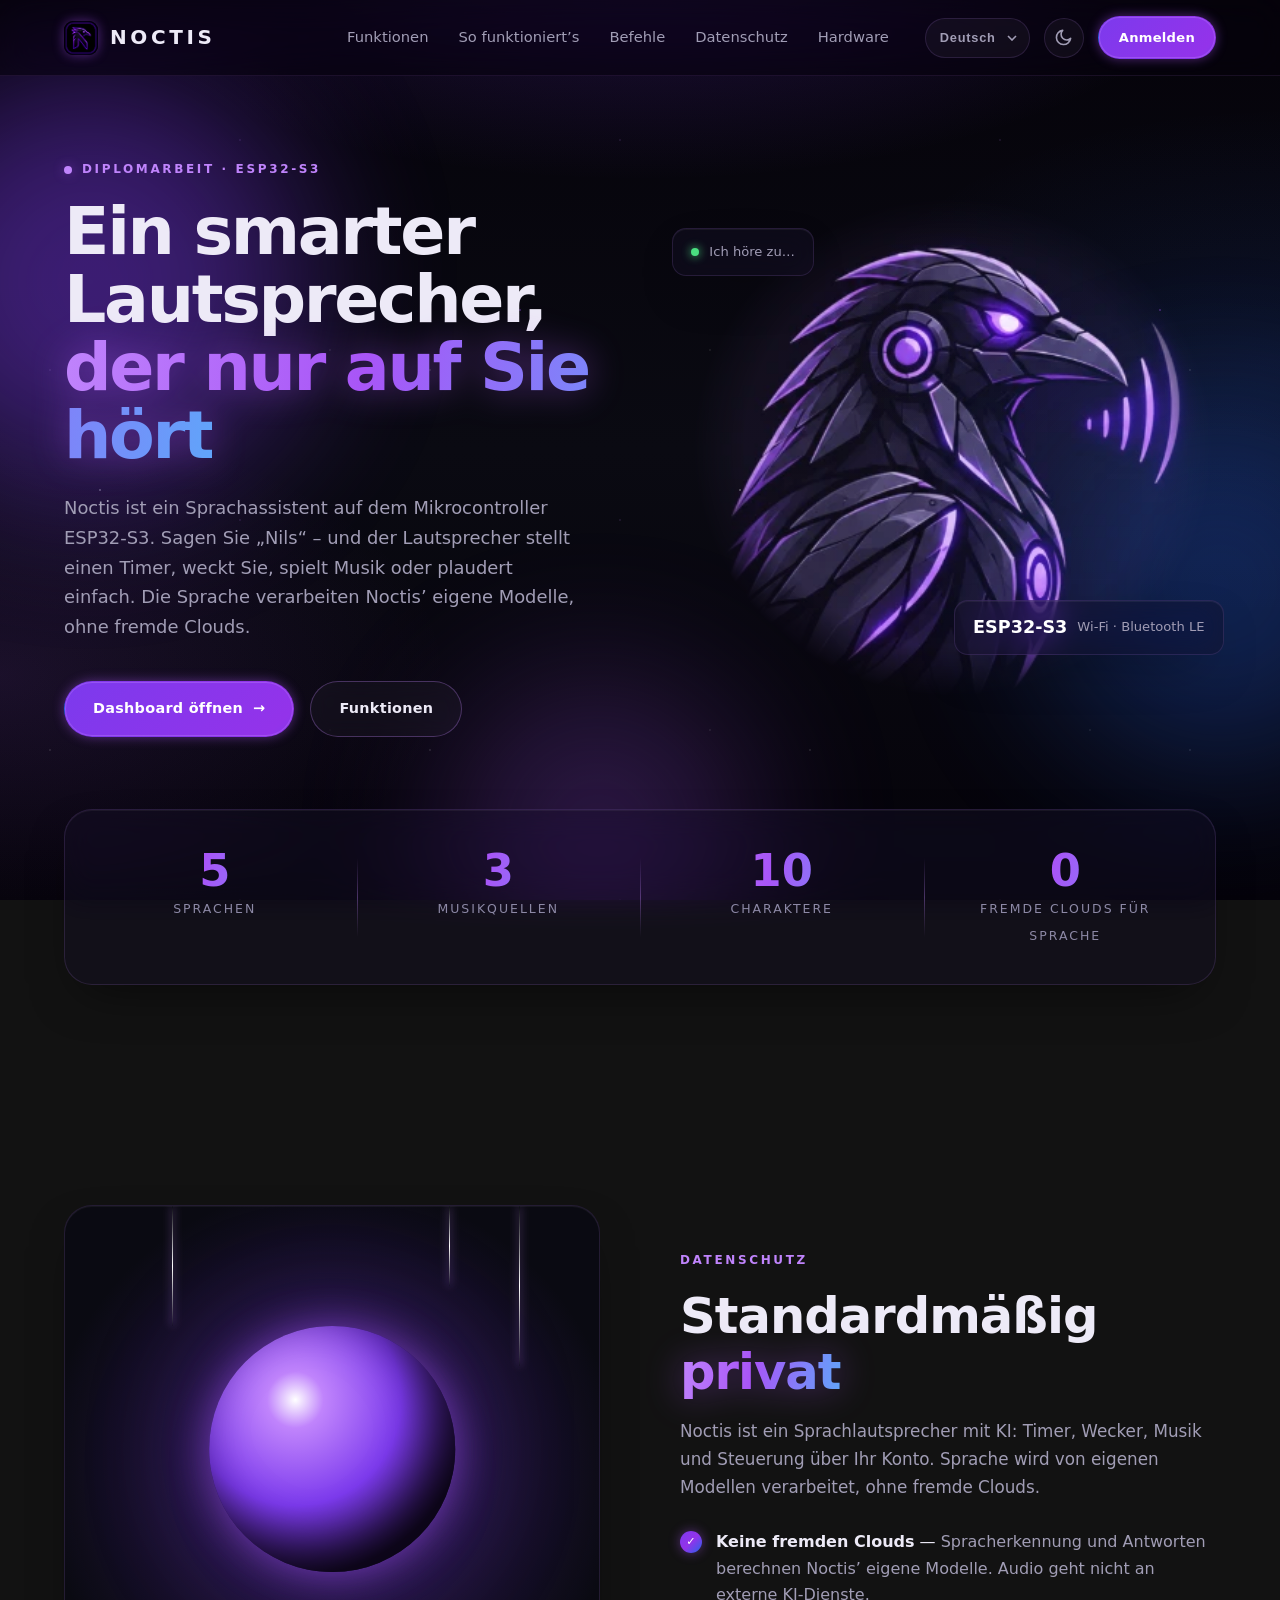
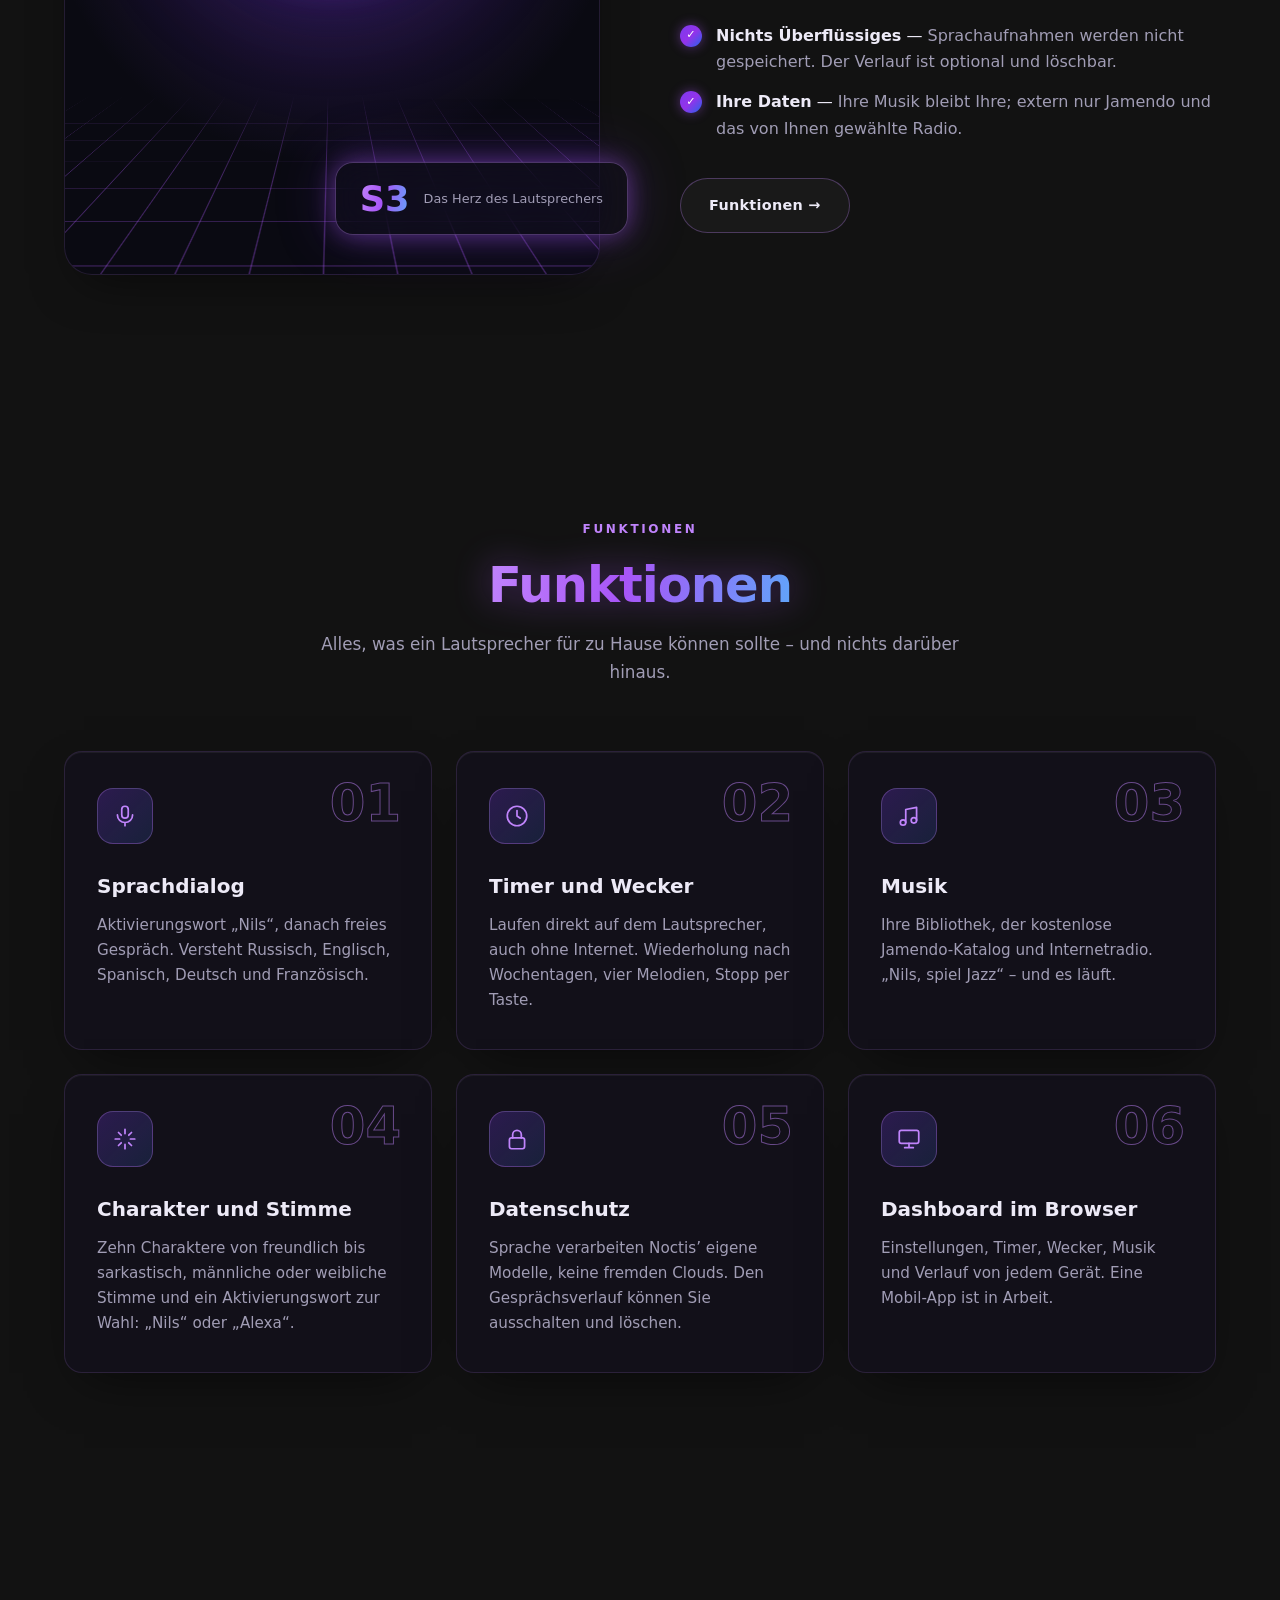
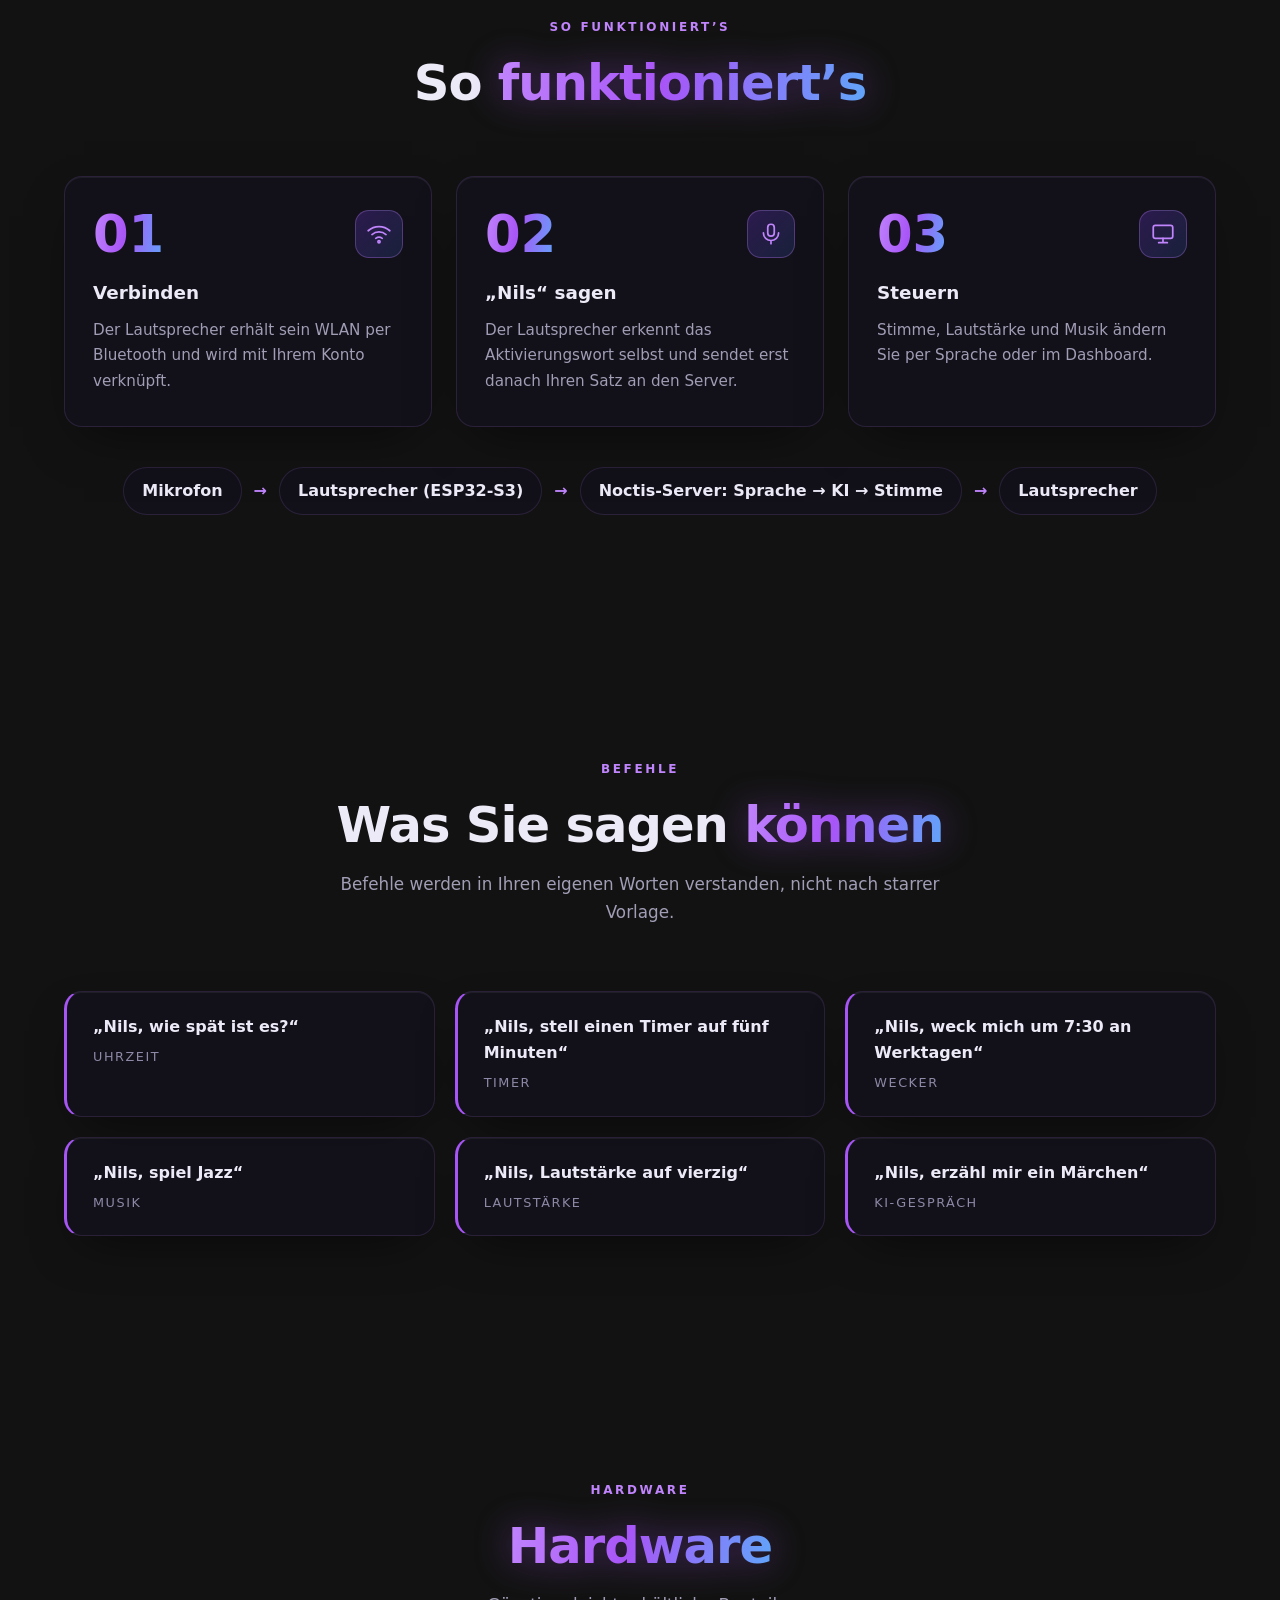
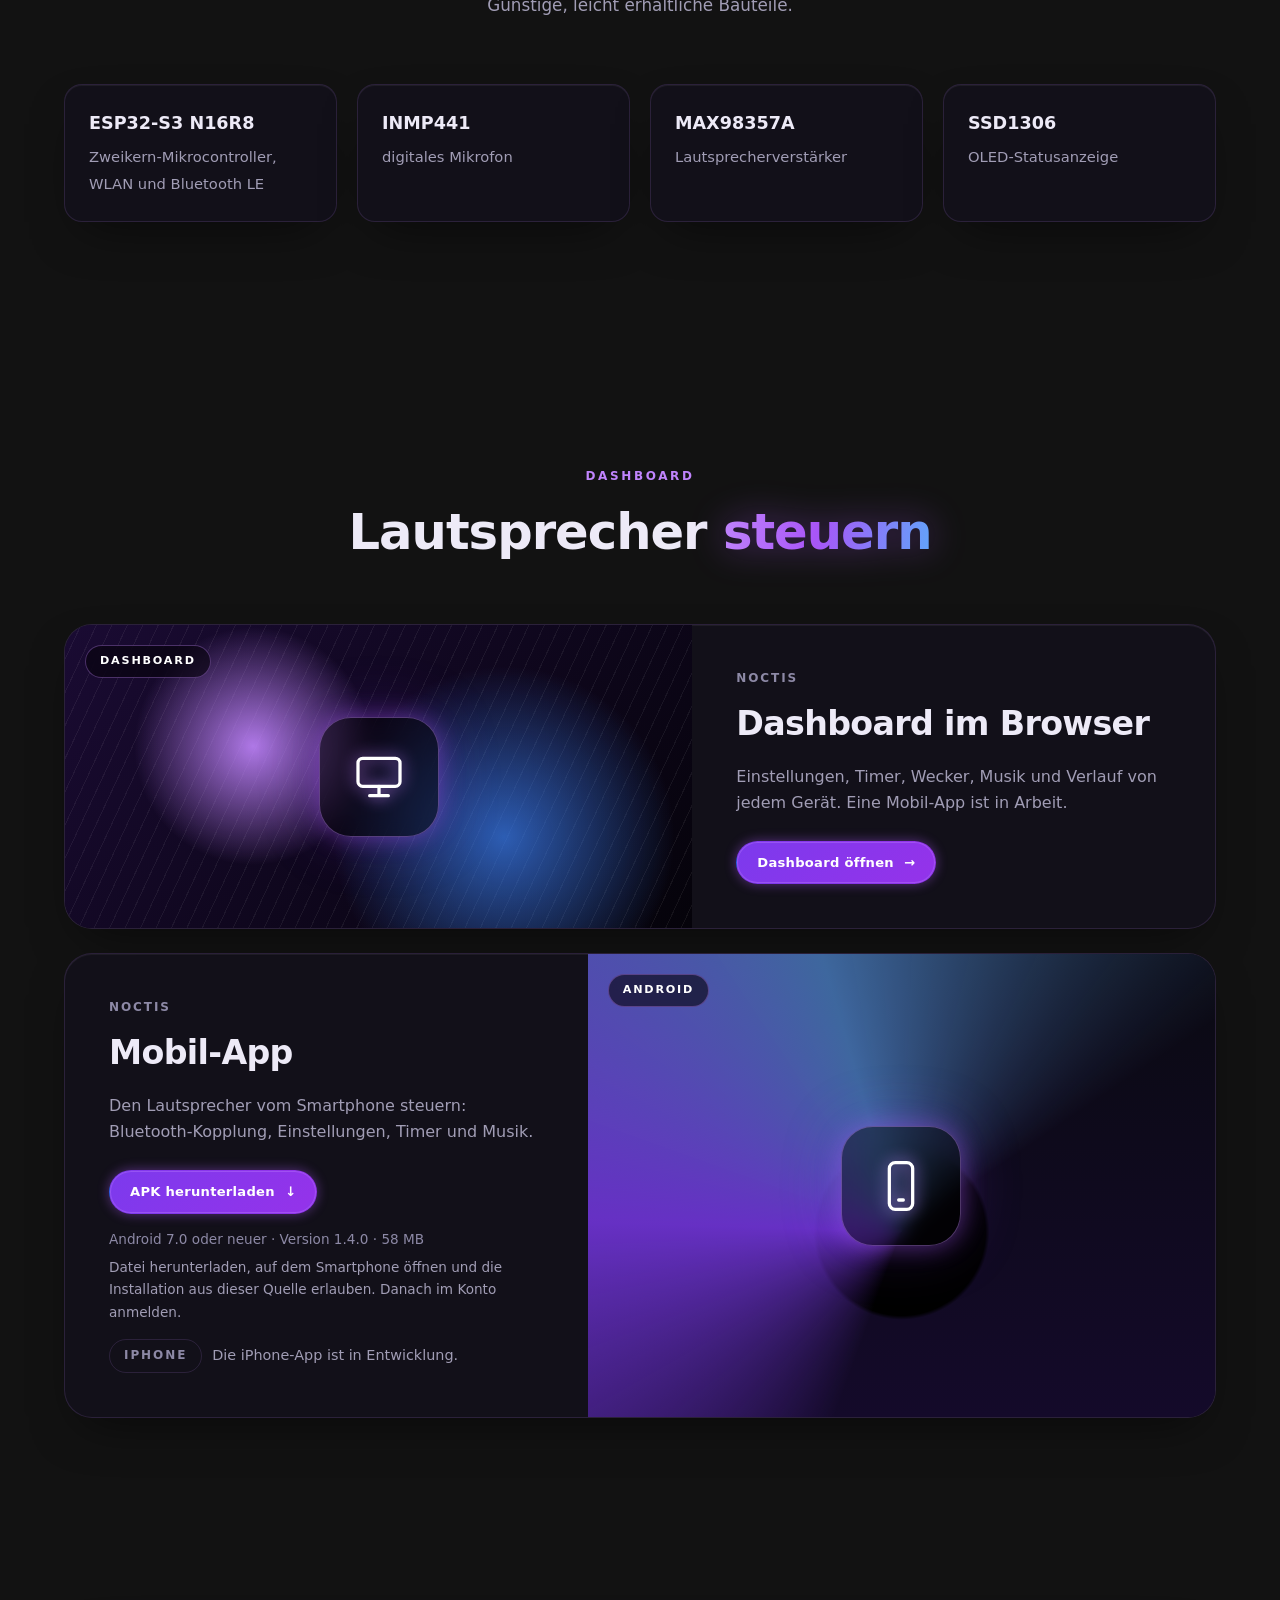
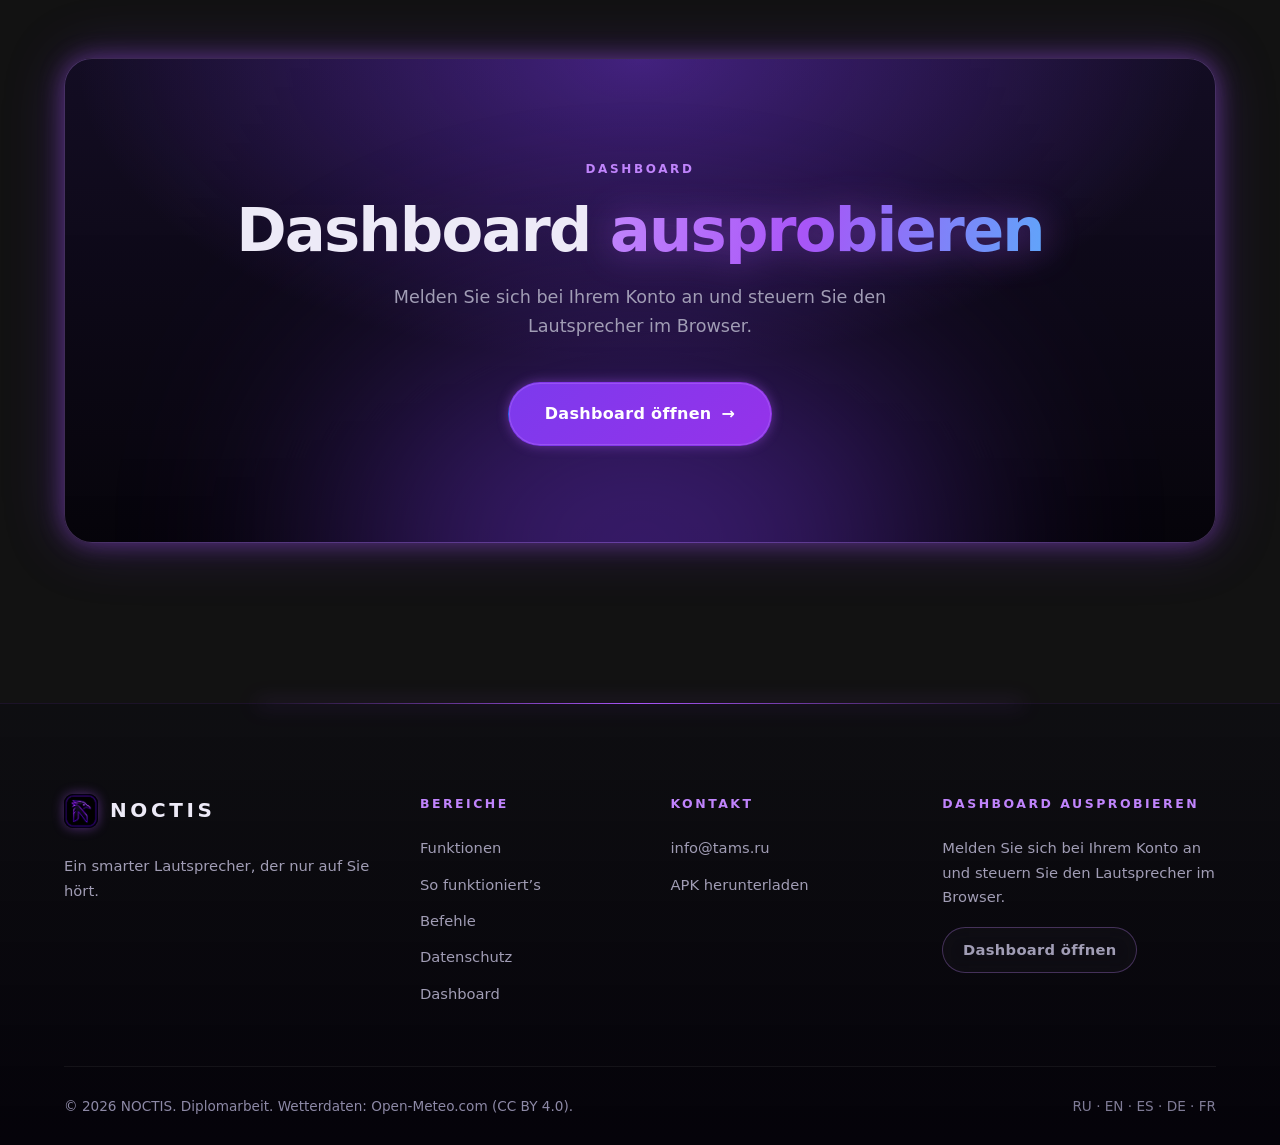
==== site/de/index.html @ 4f979203 "add web and mobile app, update server and firmware" ====
<!DOCTYPE html>
<html lang="de">
<head>
  <meta charset="utf-8">
  <meta name="viewport" content="width=device-width, initial-scale=1">
  <title>Noctis — smarter Lautsprecher mit Sprach-KI</title>
  <meta name="description" content="Noctis ist ein Sprachlautsprecher mit KI: Timer, Wecker, Musik und Steuerung über Ihr Konto. Sprache wird von eigenen Modellen verarbeitet, ohne fremde Clouds.">
  <meta name="color-scheme" content="dark light">
  <meta name="theme-color" content="#05030A">
  <meta name="noctis-admin" content="../admin.html">
  <link rel="icon" type="image/webp" href="../assets/img/noctis-icon.webp">
  <link rel="apple-touch-icon" href="../assets/img/noctis-icon.webp">
  <meta property="og:image" content="../assets/img/noctis-icon.webp">
  <link rel="alternate" hreflang="ru" href="../index.html">
  <link rel="alternate" hreflang="en" href="../en/index.html">
  <link rel="alternate" hreflang="es" href="../es/index.html">
  <link rel="alternate" hreflang="de" href="../de/index.html">
  <link rel="alternate" hreflang="fr" href="../fr/index.html">
  <link rel="stylesheet" href="../assets/tokens.css">
  <link rel="stylesheet" href="../assets/site.css">
  <script src="../assets/site.js"></script>
</head>
<body>
  <div class="cosmos" aria-hidden="true">
    <span class="stars stars--sm"></span><span class="stars stars--md"></span><span class="stars stars--lg"></span>
    <span class="orb orb--1"></span><span class="orb orb--2"></span><span class="orb orb--3"></span>
  </div>
  <a class="skip" href="#main">Zum Inhalt</a>
  <header class="header">
    <div class="container header__inner">
      <a href="index.html" class="logo" aria-label="Noctis"><img class="logo__img" src="../assets/img/noctis-icon.webp" alt="" width="34" height="34">NOCTIS</a>
      <input type="checkbox" id="nav-toggle" class="nav-toggle" aria-label="Menü">
      <label for="nav-toggle" class="nav-burger" aria-hidden="true"><span></span></label>
      <nav class="nav" aria-label="Menü">
        <ul class="nav__list">
          <li><a class="nav__link" href="index.html#features">Funktionen</a></li>
          <li><a class="nav__link" href="index.html#how">So funktioniert’s</a></li>
          <li><a class="nav__link" href="index.html#voice">Befehle</a></li>
          <li><a class="nav__link" href="index.html#privacy">Datenschutz</a></li>
          <li><a class="nav__link" href="index.html#hardware">Hardware</a></li>
        </ul>
        <div class="nav__actions">
          <select class="lang-select" id="lang-select" aria-label="Sprache">
            <option value="ru" data-href="../index.html">Русский</option>
            <option value="en" data-href="../en/index.html">English</option>
            <option value="es" data-href="../es/index.html">Español</option>
            <option value="de" data-href="../de/index.html" selected>Deutsch</option>
            <option value="fr" data-href="../fr/index.html">Français</option>
          </select>
          <button class="icon-btn theme-toggle" id="theme-toggle" type="button" aria-label="Design wechseln" title="Design wechseln" aria-pressed="true"><svg viewBox="0 0 24 24" aria-hidden="true" class="i-sun"><circle cx="12" cy="12" r="4"/><path d="M12 2v2M12 20v2M4.9 4.9l1.4 1.4M17.7 17.7l1.4 1.4M2 12h2M20 12h2M4.9 19.1l1.4-1.4M17.7 6.3l1.4-1.4"/></svg><svg viewBox="0 0 24 24" aria-hidden="true" class="i-moon"><path d="M21 13A9 9 0 1111 3a7 7 0 0010 10z"/></svg></button>
          <a href="dashboard.html" class="btn btn--primary btn--sm nav__cta">Anmelden</a>
        </div>
      </nav>
    </div>
  </header>

  <main id="main">
    <section class="hero" id="home">
      <div class="container hero__grid">
        <div class="hero__content">
          <p class="label"><span class="label__dot"></span>Diplomarbeit · ESP32-S3</p>
          <h1 class="hero__title">Ein smarter Lautsprecher, <span class="text-glow">der nur auf Sie hört</span></h1>
          <p class="hero__sub">Noctis ist ein Sprachassistent auf dem Mikrocontroller ESP32-S3. Sagen Sie „Nils“ – und der Lautsprecher stellt einen Timer, weckt Sie, spielt Musik oder plaudert einfach. Die Sprache verarbeiten Noctis’ eigene Modelle, ohne fremde Clouds.</p>
          <div class="hero__actions">
            <a href="dashboard.html" class="btn btn--primary">Dashboard öffnen <span class="btn__arrow" aria-hidden="true">→</span></a>
            <a href="#features" class="btn btn--ghost">Funktionen</a>
          </div>
        </div>
        <div class="hero__visual" aria-hidden="true">
          <div class="brand-art brand-art--head"></div>
          <div class="glass chip chip--top"><span class="chip__dot"></span> Ich höre zu…</div>
          <div class="glass chip chip--bottom"><strong>ESP32-S3</strong> Wi‑Fi · Bluetooth LE</div>
        </div>
      </div>
      <div class="container">
        <ul class="stats glass">
          <li class="stats__item"><span class="stats__num">5</span><span class="stats__label">Sprachen</span></li>
          <li class="stats__item"><span class="stats__num">3</span><span class="stats__label">Musikquellen</span></li>
          <li class="stats__item"><span class="stats__num">10</span><span class="stats__label">Charaktere</span></li>
          <li class="stats__item"><span class="stats__num">0</span><span class="stats__label">fremde Clouds für Sprache</span></li>
        </ul>
      </div>
    </section>

    <section class="section about" id="privacy">
      <div class="container about__grid">
        <div class="about__visual" aria-hidden="true">
          <div class="about__frame glass">
            <span class="about__grid-lines"></span>
            <span class="about__planet"></span>
            <span class="about__streak about__streak--1"></span>
            <span class="about__streak about__streak--2"></span>
            <span class="about__streak about__streak--3"></span>
          </div>
          <div class="about__badge glass">
            <span class="about__badge-num">S3</span>
            <span class="about__badge-text">Das Herz des Lautsprechers</span>
          </div>
        </div>
        <div class="about__content">
          <p class="label">Datenschutz</p>
          <h2 class="section__title">Standardmäßig <span class="text-glow">privat</span></h2>
          <p class="section__text">Noctis ist ein Sprachlautsprecher mit KI: Timer, Wecker, Musik und Steuerung über Ihr Konto. Sprache wird von eigenen Modellen verarbeitet, ohne fremde Clouds.</p>
          <ul class="checklist">
            <li><b>Keine fremden Clouds</b> — <span>Spracherkennung und Antworten berechnen Noctis’ eigene Modelle. Audio geht nicht an externe KI-Dienste.</span></li>
            <li><b>Nichts Überflüssiges</b> — <span>Sprachaufnahmen werden nicht gespeichert. Der Verlauf ist optional und löschbar.</span></li>
            <li><b>Ihre Daten</b> — <span>Ihre Musik bleibt Ihre; extern nur Jamendo und das von Ihnen gewählte Radio.</span></li>
          </ul>
          <a href="#features" class="btn btn--ghost">Funktionen →</a>
        </div>
      </div>
    </section>

    <section class="section services" id="features">
      <div class="container">
        <header class="section__head">
          <p class="label">Funktionen</p>
          <h2 class="section__title"><span class="text-glow">Funktionen</span></h2>
          <p class="section__text">Alles, was ein Lautsprecher für zu Hause können sollte – und nichts darüber hinaus.</p>
        </header>
        <div class="services__grid">
          <article class="card glass">
            <span class="card__num">01</span>
            <div class="card__icon"><svg viewBox="0 0 24 24" aria-hidden="true"><rect x="9" y="3" width="6" height="11" rx="3"/><path d="M5 11a7 7 0 0014 0M12 18v3"/></svg></div>
            <h3 class="card__title">Sprachdialog</h3>
            <p class="card__text">Aktivierungswort „Nils“, danach freies Gespräch. Versteht Russisch, Englisch, Spanisch, Deutsch und Französisch.</p>
          </article>
          <article class="card glass">
            <span class="card__num">02</span>
            <div class="card__icon"><svg viewBox="0 0 24 24" aria-hidden="true"><circle cx="12" cy="12" r="9"/><path d="M12 7v5l3 2"/></svg></div>
            <h3 class="card__title">Timer und Wecker</h3>
            <p class="card__text">Laufen direkt auf dem Lautsprecher, auch ohne Internet. Wiederholung nach Wochentagen, vier Melodien, Stopp per Taste.</p>
          </article>
          <article class="card glass">
            <span class="card__num">03</span>
            <div class="card__icon"><svg viewBox="0 0 24 24" aria-hidden="true"><path d="M9 18V6l10-2v12"/><circle cx="6.5" cy="18" r="2.5"/><circle cx="16.5" cy="16" r="2.5"/></svg></div>
            <h3 class="card__title">Musik</h3>
            <p class="card__text">Ihre Bibliothek, der kostenlose Jamendo-Katalog und Internetradio. „Nils, spiel Jazz“ – und es läuft.</p>
          </article>
          <article class="card glass">
            <span class="card__num">04</span>
            <div class="card__icon"><svg viewBox="0 0 24 24" aria-hidden="true"><path d="M12 3v4M12 17v4M3 12h4M17 12h4M6 6l2.5 2.5M15.5 15.5L18 18M6 18l2.5-2.5M15.5 8.5L18 6"/></svg></div>
            <h3 class="card__title">Charakter und Stimme</h3>
            <p class="card__text">Zehn Charaktere von freundlich bis sarkastisch, männliche oder weibliche Stimme und ein Aktivierungswort zur Wahl: „Nils“ oder „Alexa“.</p>
          </article>
          <article class="card glass">
            <span class="card__num">05</span>
            <div class="card__icon"><svg viewBox="0 0 24 24" aria-hidden="true"><rect x="5" y="11" width="14" height="10" rx="2"/><path d="M8 11V8a4 4 0 018 0v3"/></svg></div>
            <h3 class="card__title">Datenschutz</h3>
            <p class="card__text">Sprache verarbeiten Noctis’ eigene Modelle, keine fremden Clouds. Den Gesprächsverlauf können Sie ausschalten und löschen.</p>
          </article>
          <article class="card glass">
            <span class="card__num">06</span>
            <div class="card__icon"><svg viewBox="0 0 24 24" aria-hidden="true"><rect x="3" y="4" width="18" height="12" rx="2"/><path d="M8 20h8M12 16v4"/></svg></div>
            <h3 class="card__title">Dashboard im Browser</h3>
            <p class="card__text">Einstellungen, Timer, Wecker, Musik und Verlauf von jedem Gerät. Eine Mobil-App ist in Arbeit.</p>
          </article>
        </div>
      </div>
    </section>

    <section class="section results" id="how">
      <div class="container">
        <header class="section__head">
          <p class="label">So funktioniert’s</p>
          <h2 class="section__title">So <span class="text-glow">funktioniert’s</span></h2>
        </header>
        <div class="results__grid results__grid--3">
          <article class="metric glass metric--plain">
            <div class="metric__top"><span class="metric__num">01</span><div class="card__icon card__icon--sm"><svg viewBox="0 0 24 24" aria-hidden="true"><path d="M2 9a15 15 0 0120 0M5.5 12.5a10 10 0 0113 0M9 16a5 5 0 016 0"/><circle cx="12" cy="19.2" r="1"/></svg></div></div>
            <h3 class="metric__title">Verbinden</h3>
            <p class="metric__text">Der Lautsprecher erhält sein WLAN per Bluetooth und wird mit Ihrem Konto verknüpft.</p>
          </article>
          <article class="metric glass metric--plain">
            <div class="metric__top"><span class="metric__num">02</span><div class="card__icon card__icon--sm"><svg viewBox="0 0 24 24" aria-hidden="true"><rect x="9" y="3" width="6" height="11" rx="3"/><path d="M5 11a7 7 0 0014 0M12 18v3"/></svg></div></div>
            <h3 class="metric__title">„Nils“ sagen</h3>
            <p class="metric__text">Der Lautsprecher erkennt das Aktivierungswort selbst und sendet erst danach Ihren Satz an den Server.</p>
          </article>
          <article class="metric glass metric--plain">
            <div class="metric__top"><span class="metric__num">03</span><div class="card__icon card__icon--sm"><svg viewBox="0 0 24 24" aria-hidden="true"><rect x="3" y="4" width="18" height="12" rx="2"/><path d="M8 20h8M12 16v4"/></svg></div></div>
            <h3 class="metric__title">Steuern</h3>
            <p class="metric__text">Stimme, Lautstärke und Musik ändern Sie per Sprache oder im Dashboard.</p>
          </article>
        </div>
        <p class="flow"><span>Mikrofon</span><em aria-hidden="true">→</em><span>Lautsprecher (ESP32-S3)</span><em aria-hidden="true">→</em><span>Noctis-Server: Sprache → KI → Stimme</span><em aria-hidden="true">→</em><span>Lautsprecher</span></p>
      </div>
    </section>

    <section class="section" id="voice">
      <div class="container">
        <header class="section__head">
          <p class="label">Befehle</p>
          <h2 class="section__title">Was Sie sagen <span class="text-glow">können</span></h2>
          <p class="section__text">Befehle werden in Ihren eigenen Worten verstanden, nicht nach starrer Vorlage.</p>
        </header>
        <div class="say">
          <blockquote class="glass">„Nils, wie spät ist es?“<small>Uhrzeit</small></blockquote>
          <blockquote class="glass">„Nils, stell einen Timer auf fünf Minuten“<small>Timer</small></blockquote>
          <blockquote class="glass">„Nils, weck mich um 7:30 an Werktagen“<small>Wecker</small></blockquote>
          <blockquote class="glass">„Nils, spiel Jazz“<small>Musik</small></blockquote>
          <blockquote class="glass">„Nils, Lautstärke auf vierzig“<small>Lautstärke</small></blockquote>
          <blockquote class="glass">„Nils, erzähl mir ein Märchen“<small>KI-Gespräch</small></blockquote>
        </div>
      </div>
    </section>

    <section class="section" id="hardware">
      <div class="container">
        <header class="section__head">
          <p class="label">Hardware</p>
          <h2 class="section__title"><span class="text-glow">Hardware</span></h2>
          <p class="section__text">Günstige, leicht erhältliche Bauteile.</p>
        </header>
        <ul class="hw">
          <li class="glass"><b>ESP32-S3 N16R8</b><span>Zweikern-Mikrocontroller, WLAN und Bluetooth LE</span></li>
          <li class="glass"><b>INMP441</b><span>digitales Mikrofon</span></li>
          <li class="glass"><b>MAX98357A</b><span>Lautsprecherverstärker</span></li>
          <li class="glass"><b>SSD1306</b><span>OLED-Statusanzeige</span></li>
        </ul>
      </div>
    </section>

    <section class="section works" id="control">
      <div class="container">
        <header class="section__head">
          <p class="label">Dashboard</p>
          <h2 class="section__title">Lautsprecher <span class="text-glow">steuern</span></h2>
        </header>
        <div class="works__list">
          <article class="work glass">
            <div class="work__media work__media--1" aria-hidden="true">
              <span class="work__tag">Dashboard</span>
              <span class="work__icon"><svg viewBox="0 0 24 24" aria-hidden="true"><rect x="3" y="4" width="18" height="12" rx="2"/><path d="M8 20h8M12 16v4"/></svg></span>
            </div>
            <div class="work__body">
              <p class="label label--muted">NOCTIS</p>
              <h3 class="work__title">Dashboard im Browser</h3>
              <p class="work__text">Einstellungen, Timer, Wecker, Musik und Verlauf von jedem Gerät. Eine Mobil-App ist in Arbeit.</p>
              <a href="dashboard.html" class="btn btn--primary btn--sm work__btn">Dashboard öffnen <span class="btn__arrow" aria-hidden="true">→</span></a>
            </div>
          </article>
          <article class="work glass" id="app">
            <div class="work__media work__media--2" aria-hidden="true">
              <span class="work__tag">Android</span>
              <span class="work__icon"><svg viewBox="0 0 24 24" aria-hidden="true"><rect x="7" y="2" width="10" height="20" rx="2.5"/><path d="M11 18h2"/></svg></span>
            </div>
            <div class="work__body">
              <p class="label label--muted">NOCTIS</p>
              <h3 class="work__title">Mobil-App</h3>
              <p class="work__text">Den Lautsprecher vom Smartphone steuern: Bluetooth-Kopplung, Einstellungen, Timer und Musik.</p>
              <a href="../downloads/Noctis-1.4.0.apk" class="btn btn--primary btn--sm work__btn" download>APK herunterladen <span class="btn__arrow" aria-hidden="true">↓</span></a>
              <p class="work__meta">Android 7.0 oder neuer · Version 1.4.0 · 58 MB</p>
              <p class="work__meta">Datei herunterladen, auf dem Smartphone öffnen und die Installation aus dieser Quelle erlauben. Danach im Konto anmelden.</p>
              <p class="work__ios"><span class="badge-soon">iPhone</span> Die iPhone-App ist in Entwicklung.</p>
            </div>
          </article>
        </div>
      </div>
    </section>

    <section class="section cta" id="contact">
      <div class="container">
        <div class="cta__box">
          <span class="cta__glow" aria-hidden="true"></span>
          <p class="label">Dashboard</p>
          <h2 class="cta__title">Dashboard <span class="text-glow">ausprobieren</span></h2>
          <p class="cta__text">Melden Sie sich bei Ihrem Konto an und steuern Sie den Lautsprecher im Browser.</p>
          <a href="dashboard.html" class="btn btn--primary btn--lg">Dashboard öffnen <span class="btn__arrow" aria-hidden="true">→</span></a>
        </div>
      </div>
    </section>
  </main>

  <footer class="footer">
    <div class="container">
      <div class="footer__grid footer__grid--4">
        <div class="footer__brand">
          <a href="index.html" class="logo" aria-label="Noctis"><img class="logo__img" src="../assets/img/noctis-icon.webp" alt="" width="34" height="34">NOCTIS</a>
          <p class="footer__text">Ein smarter Lautsprecher, der nur auf Sie hört.</p>
        </div>
        <nav class="footer__col" aria-label="Bereiche">
          <h3 class="footer__title">Bereiche</h3>
          <ul>
            <li><a href="index.html#features">Funktionen</a></li>
            <li><a href="index.html#how">So funktioniert’s</a></li>
            <li><a href="index.html#voice">Befehle</a></li>
            <li><a href="index.html#privacy">Datenschutz</a></li>
            <li><a href="dashboard.html">Dashboard</a></li>
          </ul>
        </nav>
        <address class="footer__col">
          <h3 class="footer__title">Kontakt</h3>
          <ul>
            <li><a href="mailto:info@tams.ru">info@tams.ru</a></li>
            <li><a href="../downloads/Noctis-1.4.0.apk" download>APK herunterladen</a></li>
          </ul>
        </address>
        <div class="footer__col footer__news">
          <h3 class="footer__title">Dashboard ausprobieren</h3>
          <p class="footer__text">Melden Sie sich bei Ihrem Konto an und steuern Sie den Lautsprecher im Browser.</p>
          <a href="dashboard.html" class="btn btn--ghost btn--sm">Dashboard öffnen</a>
        </div>
      </div>
      <div class="footer__bottom">
        <span>© 2026 NOCTIS. Diplomarbeit. Wetterdaten: Open-Meteo.com (CC BY 4.0).</span>
        <span><a href="../index.html" hreflang="ru">RU</a> · <a href="../en/index.html" hreflang="en">EN</a> · <a href="../es/index.html" hreflang="es">ES</a> · <a href="../de/index.html" hreflang="de">DE</a> · <a href="../fr/index.html" hreflang="fr">FR</a></span>
      </div>
    </div>
  </footer>
</body>
</html>
---- site/assets/tokens.css ----
/* Создано build.py из tokens.json — не правьте вручную. */
:root{
  --font-head: "Montserrat", "Poppins", system-ui, sans-serif;
  --font-body: "Inter", system-ui, -apple-system, "Segoe UI", sans-serif;
  --radius-sm: 10px;
  --radius: 18px;
  --radius-lg: 28px;
  --bg-0: #05030A;
  --bg-1: #0A0A12;
  --bg-2: #11101C;
  --violet-700: #7C3AED;
  --violet-600: #9333EA;
  --violet-500: #A855F7;
  --violet-300: #C084FC;
  --blue-600: #2563EB;
  --blue-500: #3B82F6;
  --blue-400: #60A5FA;
  --text: #EDEAF7;
  --text-muted: #A19DB5;
  --text-faint: #8D89A6;
  --on-brand: #FFFFFF;
  --glass-bg: rgba(20, 16, 36, 0.45);
  --glass-border: rgba(192, 132, 252, 0.14);
  --glass-border-hover: rgba(192, 132, 252, 0.5);
  --glow-sm: 0 0 12px rgba(168, 85, 247, 0.45);
  --glow-md: 0 0 24px rgba(168, 85, 247, 0.45), 0 0 60px rgba(124, 58, 237, 0.25);
  --glow-lg: 0 0 40px rgba(168, 85, 247, 0.55), 0 0 120px rgba(124, 58, 237, 0.35);
  --success: #4ADE80;
  --warning: #FBBF24;
  --danger: #F87171;
}
:root[data-theme="light"]{
  --bg-0: #F6F3FD;
  --bg-1: #EDE7FA;
  --bg-2: #FFFFFF;
  --violet-700: #6D28D9;
  --violet-600: #7E22CE;
  --violet-500: #7E22CE;
  --violet-300: #6D28D9;
  --blue-600: #1D4ED8;
  --blue-500: #2563EB;
  --blue-400: #2563EB;
  --text: #1A1030;
  --text-muted: #5E5578;
  --text-faint: #6B6384;
  --on-brand: #FFFFFF;
  --glass-bg: rgba(255, 255, 255, 0.72);
  --glass-border: rgba(109, 40, 217, 0.2);
  --glass-border-hover: rgba(109, 40, 217, 0.55);
  --glow-sm: 0 0 10px rgba(109, 40, 217, 0.25);
  --glow-md: 0 0 22px rgba(109, 40, 217, 0.22), 0 0 50px rgba(109, 40, 217, 0.1);
  --glow-lg: 0 0 34px rgba(109, 40, 217, 0.3), 0 0 90px rgba(109, 40, 217, 0.15);
  --success: #15803D;
  --warning: #B45309;
  --danger: #B91C1C;
}
---- site/assets/site.css ----
/* ==========================================================================
   NOCTIS — космический стиль исходного сайта (тёмная тема) + светлая тема + кабинет
   --------------------------------------------------------------------------
   1. Variables
   2. Reset & base
   3. Cosmic background (stars + orbs)
   4. Utilities (container, glass, labels, buttons)
   5. Header & navigation
   6. Hero
   7. About
   8. Services
   9. Results
   10. Featured works
   11. CTA banner
   12. Footer
   13. Keyframes
   14. Responsive breakpoints
   15. Reduced motion
   ========================================================================== */

/* 1. VARIABLES ============================================================ */
/* Цвета, шрифты и скругления — в tokens.css (общие с приложением, обе темы). Здесь — только движение и размеры. */
:root {
  --ease: cubic-bezier(0.22, 1, 0.36, 1);
  --t: 0.35s var(--ease);
  --container: 1200px;
  --header-h: 76px;
}

/* 2. RESET & BASE ========================================================= */
*,
*::before,
*::after { box-sizing: border-box; margin: 0; padding: 0; }

html {
  scroll-behavior: smooth;
  scroll-padding-top: var(--header-h);
  -webkit-text-size-adjust: 100%;
}

body {
  font-family: var(--font-body);
  font-size: 1rem;
  line-height: 1.65;
  color: var(--text);
  background:
    radial-gradient(ellipse 80% 50% at 50% -10%, rgba(124, 58, 237, 0.28), transparent 60%),
    radial-gradient(ellipse 50% 40% at 100% 40%, rgba(37, 99, 235, 0.12), transparent 70%),
    radial-gradient(ellipse 50% 40% at 0% 75%, rgba(168, 85, 247, 0.12), transparent 70%),
    linear-gradient(180deg, var(--bg-0) 0%, var(--bg-1) 50%, var(--bg-0) 100%);
  background-attachment: fixed;
  overflow-x: hidden;
  -webkit-font-smoothing: antialiased;
}

img, svg { display: block; max-width: 100%; }
a { color: inherit; text-decoration: none; }
ul { list-style: none; }
address { font-style: normal; }
button, input { font: inherit; color: inherit; }

::selection { background: var(--violet-700); color: #fff; }

:focus-visible {
  outline: 2px solid var(--violet-300);
  outline-offset: 3px;
  border-radius: 6px;
}

.sr-only {
  position: absolute; width: 1px; height: 1px;
  overflow: hidden; clip: rect(0 0 0 0); white-space: nowrap;
}

/* 3. COSMIC BACKGROUND ==================================================== */
/* Fixed layer behind everything: three starfield densities + floating orbs */
.cosmos {
  position: fixed;
  inset: 0;
  z-index: -1;
  pointer-events: none;
  overflow: hidden;
}

/* Starfields built from tiled radial gradients */
.stars {
  position: absolute;
  inset: -50% 0 0 0;
  background-repeat: repeat;
  animation: drift linear infinite;
}
.stars--sm {
  background-image:
    radial-gradient(1px 1px at 20px 30px, rgba(255,255,255,.7), transparent 60%),
    radial-gradient(1px 1px at 120px 80px, rgba(192,132,252,.8), transparent 60%),
    radial-gradient(1px 1px at 60px 150px, rgba(255,255,255,.5), transparent 60%),
    radial-gradient(1px 1px at 170px 190px, rgba(96,165,250,.7), transparent 60%),
    radial-gradient(1px 1px at 90px 110px, rgba(255,255,255,.4), transparent 60%);
  background-size: 200px 200px;
  opacity: .6;
  animation-duration: 160s;
}
.stars--md {
  background-image:
    radial-gradient(1.5px 1.5px at 50px 60px, rgba(255,255,255,.8), transparent 60%),
    radial-gradient(1.5px 1.5px at 240px 210px, rgba(192,132,252,.9), transparent 60%),
    radial-gradient(1.5px 1.5px at 330px 40px, rgba(255,255,255,.6), transparent 60%);
  background-size: 380px 380px;
  opacity: .55;
  animation-duration: 110s;
}
.stars--lg {
  background-image:
    radial-gradient(2px 2px at 100px 300px, rgba(255,255,255,.9), transparent 60%),
    radial-gradient(2px 2px at 520px 120px, rgba(168,85,247,1), transparent 60%);
  background-size: 640px 640px;
  opacity: .7;
  animation: drift 80s linear infinite, twinkle 4s ease-in-out infinite alternate;
}

/* Floating blurred light orbs */
.orb {
  position: absolute;
  border-radius: 50%;
  filter: blur(80px);
  opacity: .45;
  animation: float 18s ease-in-out infinite;
}
.orb--1 { width: 420px; height: 420px; top: 8%;  left: -120px; background: var(--violet-700); }
.orb--2 { width: 360px; height: 360px; top: 45%; right: -120px; background: var(--blue-600); opacity: .3; animation-delay: -6s; }
.orb--3 { width: 300px; height: 300px; bottom: -80px; left: 35%; background: var(--violet-500); opacity: .25; animation-delay: -12s; }

/* 4. UTILITIES ============================================================ */
.container {
  width: 100%;
  max-width: var(--container);
  margin-inline: auto;
  padding-inline: 24px;
}

/* Glassmorphism panel */
.glass {
  background: var(--glass-bg);
  border: 1px solid var(--glass-border);
  border-radius: var(--radius);
  -webkit-backdrop-filter: blur(16px) saturate(140%);
  backdrop-filter: blur(16px) saturate(140%);
  box-shadow: inset 0 1px 0 rgba(255, 255, 255, 0.05), 0 20px 50px -20px rgba(0, 0, 0, 0.6);
}

/* Uppercase eyebrow label */
.label {
  display: inline-flex;
  align-items: center;
  gap: 10px;
  font-size: .75rem;
  font-weight: 600;
  letter-spacing: .22em;
  text-transform: uppercase;
  color: var(--violet-300);
  margin-bottom: 18px;
}
.label--muted { color: var(--text-faint); margin-bottom: 8px; letter-spacing: .16em; }
.label__dot {
  width: 8px; height: 8px; border-radius: 50%;
  background: var(--violet-300);
  box-shadow: var(--glow-sm);
  animation: pulse 2s ease-in-out infinite;
}

/* Gradient + neon text */
.text-glow {
  background: var(--grad-text);
  -webkit-background-clip: text;
  background-clip: text;
  color: transparent;
  filter: drop-shadow(0 0 18px rgba(168, 85, 247, 0.45));
}

/* Buttons */
.btn {
  position: relative;
  display: inline-flex;
  align-items: center;
  justify-content: center;
  gap: 10px;
  padding: 15px 28px;
  border-radius: 999px;
  font-family: var(--font-head);
  font-size: .9rem;
  font-weight: 700;
  letter-spacing: .02em;
  white-space: nowrap;
  cursor: pointer;
  border: 1px solid transparent;
  transition: transform var(--t), box-shadow var(--t), background var(--t), border-color var(--t), color var(--t);
}
.btn--sm { padding: 10px 20px; font-size: .82rem; }
.btn--lg { padding: 18px 36px; font-size: 1rem; }

.btn--primary {
  color: #fff;
  background: var(--grad-accent);
  background-size: 200% 100%;
  box-shadow: 0 0 0 1px rgba(192, 132, 252, .35) inset, var(--glow-sm);
}
.btn--primary:hover {
  transform: translateY(-2px);
  background-position: 100% 0;
  box-shadow: 0 0 0 1px rgba(192, 132, 252, .6) inset, var(--glow-lg);
}

.btn--ghost {
  color: var(--text);
  background: rgba(255, 255, 255, 0.03);
  border-color: rgba(192, 132, 252, .3);
  -webkit-backdrop-filter: blur(10px);
  backdrop-filter: blur(10px);
}
.btn--ghost:hover {
  transform: translateY(-2px);
  border-color: var(--violet-300);
  color: #fff;
  box-shadow: var(--glow-md);
}

.btn__arrow { transition: transform var(--t); }
.btn:hover .btn__arrow { transform: translateX(4px); }

/* Generic section */
.section { padding: 120px 0; position: relative; }
.section__head { text-align: center; max-width: 640px; margin: 0 auto 64px; }
.section__head--row {
  display: flex; align-items: flex-end; justify-content: space-between;
  text-align: left; max-width: none; gap: 24px;
}
.section__title {
  font-family: var(--font-head);
  font-size: clamp(2rem, 4vw, 3.1rem);
  font-weight: 800;
  line-height: 1.12;
  letter-spacing: -0.02em;
  margin-bottom: 18px;
}
.section__text { color: var(--text-muted); font-size: 1.05rem; }

/* 5. HEADER & NAVIGATION ================================================== */
.header {
  position: sticky;
  top: 0;
  z-index: 100;
  height: var(--header-h);
  background: rgba(5, 3, 10, 0.6);
  -webkit-backdrop-filter: blur(18px) saturate(150%);
  backdrop-filter: blur(18px) saturate(150%);
  border-bottom: 1px solid rgba(192, 132, 252, 0.1);
}
.header__inner {
  height: 100%;
  display: flex;
  align-items: center;
  justify-content: space-between;
  gap: 24px;
}

.logo {
  display: inline-flex;
  align-items: center;
  gap: 12px;
  font-family: var(--font-head);
  font-weight: 900;
  font-size: 1.25rem;
  letter-spacing: .18em;
}
/* Logo mark: glowing ring with a core point */
.logo__mark {
  position: relative;
  width: 28px; height: 28px;
  border-radius: 50%;
  border: 2px solid var(--violet-500);
  box-shadow: var(--glow-sm), inset 0 0 10px rgba(168, 85, 247, .6);
}
.logo__mark::after {
  content: "";
  position: absolute; inset: 0; margin: auto;
  width: 8px; height: 8px; border-radius: 50%;
  background: #fff;
  box-shadow: 0 0 10px #fff, 0 0 20px var(--violet-300);
}

.nav { display: flex; align-items: center; gap: 36px; }
.nav__list { display: flex; gap: 30px; }
.nav__link {
  position: relative;
  font-size: .92rem;
  font-weight: 500;
  color: var(--text-muted);
  transition: color var(--t);
}
.nav__link::after {
  content: "";
  position: absolute;
  left: 0; bottom: -6px;
  width: 100%; height: 2px;
  border-radius: 2px;
  background: var(--grad-accent);
  box-shadow: var(--glow-sm);
  transform: scaleX(0);
  transform-origin: left;
  transition: transform var(--t);
}
.nav__link:hover,
.nav__link.is-active { color: #fff; }
.nav__link:hover::after,
.nav__link.is-active::after { transform: scaleX(1); }

/* CSS-only burger (hidden on desktop) */
.nav-toggle { position: absolute; opacity: 0; pointer-events: none; }
.nav-burger { display: none; }

/* 6. HERO ================================================================= */
.hero { padding: 80px 0 100px; position: relative; }
.hero__grid {
  display: grid;
  grid-template-columns: 1.1fr 1fr;
  align-items: center;
  gap: 48px;
  margin-bottom: 72px;
}

.hero__title {
  font-family: var(--font-head);
  font-size: clamp(2.6rem, 6vw, 5rem);
  font-weight: 900;
  line-height: 1.02;
  letter-spacing: -0.035em;
  margin-bottom: 24px;
}
.hero__sub {
  font-size: 1.12rem;
  color: var(--text-muted);
  max-width: 520px;
  margin-bottom: 40px;
}
.hero__actions { display: flex; flex-wrap: wrap; gap: 16px; }

/* Hero visual: fibrous particle entity with glowing points (reference-inspired) */
.hero__visual {
  position: relative;
  aspect-ratio: 1;
  max-width: 520px;
  width: 100%;
  justify-self: center;
}
.entity {
  position: absolute;
  inset: 6%;
  border-radius: 50%;
  animation: float 10s ease-in-out infinite;
}
/* Fiber strands: fine repeating conic lines, masked into a soft head-like shape */
.entity__fibers {
  position: absolute;
  inset: 0;
  border-radius: 50% 50% 46% 46% / 55% 55% 45% 45%;
  background:
    repeating-conic-gradient(from 0deg at 50% 60%,
      rgba(255,255,255,.55) 0deg .35deg,
      transparent .35deg 2.2deg),
    radial-gradient(circle at 50% 45%, rgba(192,132,252,.35), transparent 65%);
  -webkit-mask: radial-gradient(ellipse 48% 52% at 50% 50%, #000 35%, transparent 72%);
  mask: radial-gradient(ellipse 48% 52% at 50% 50%, #000 35%, transparent 72%);
  animation: spin 90s linear infinite;
  opacity: .85;
}
.entity__fibers--alt {
  background:
    repeating-conic-gradient(from 1deg at 50% 35%,
      rgba(192,132,252,.6) 0deg .25deg,
      transparent .25deg 3deg);
  animation-direction: reverse;
  animation-duration: 120s;
  opacity: .6;
}
/* Two glowing "eyes" */
.entity__eye {
  position: absolute;
  top: 40%;
  width: 12px; height: 12px;
  border-radius: 50%;
  background: #fff;
  box-shadow: 0 0 8px #fff, 0 0 24px var(--violet-300), 0 0 60px var(--violet-500);
  animation: blink 6s ease-in-out infinite;
}
.entity__eye--l { left: 38%; }
.entity__eye--r { right: 38%; }
/* Vertical light seam */
.entity__core {
  position: absolute;
  left: 50%; top: 48%;
  width: 2px; height: 34%;
  transform: translateX(-50%);
  background: linear-gradient(180deg, #fff, rgba(192,132,252,.6), transparent);
  box-shadow: 0 0 12px var(--violet-300);
  border-radius: 2px;
}
/* Orbital rings */
.entity__ring {
  position: absolute;
  inset: -4%;
  border-radius: 50%;
  border: 1px solid rgba(192, 132, 252, .25);
  box-shadow: inset 0 0 40px rgba(124, 58, 237, .15);
}
.entity__ring--1 { transform: rotateX(72deg); animation: ring 14s linear infinite; }
.entity__ring--2 { inset: -12%; border-color: rgba(96, 165, 250, .18); border-style: dashed; animation: spin 60s linear infinite; }

/* Floating glass chips */
.chip {
  position: absolute;
  display: inline-flex;
  align-items: center;
  gap: 10px;
  padding: 12px 18px;
  font-size: .82rem;
  color: var(--text-muted);
  border-radius: 14px;
  animation: float 8s ease-in-out infinite;
}
.chip strong { font-family: var(--font-head); color: #fff; font-size: 1.1rem; }
.chip--top { top: 8%; left: -4%; }
.chip--bottom { bottom: 10%; right: -2%; animation-delay: -4s; }
.chip__dot {
  width: 8px; height: 8px; border-radius: 50%;
  background: #4ade80; box-shadow: 0 0 10px #4ade80;
}

/* Stats row */
.stats {
  display: grid;
  grid-template-columns: repeat(4, 1fr);
  padding: 8px;
  border-radius: var(--radius-lg);
}
.stats__item {
  padding: 28px 24px;
  text-align: center;
  position: relative;
}
.stats__item + .stats__item::before {
  content: "";
  position: absolute;
  left: 0; top: 25%;
  height: 50%; width: 1px;
  background: linear-gradient(transparent, rgba(192, 132, 252, .35), transparent);
}
.stats__num {
  display: block;
  font-family: var(--font-head);
  font-size: clamp(2rem, 3.5vw, 2.8rem);
  font-weight: 800;
  line-height: 1.1;
  background: var(--grad-text);
  -webkit-background-clip: text;
  background-clip: text;
  color: transparent;
}
.stats__label {
  font-size: .78rem;
  text-transform: uppercase;
  letter-spacing: .16em;
  color: var(--text-faint);
}

/* 7. ABOUT ================================================================ */
.about__grid {
  display: grid;
  grid-template-columns: 1fr 1fr;
  gap: 80px;
  align-items: center;
}
.about__visual { position: relative; }
.about__frame {
  position: relative;
  aspect-ratio: 4 / 5;
  border-radius: var(--radius-lg);
  overflow: hidden;
  background:
    radial-gradient(circle at 50% 40%, rgba(124, 58, 237, .35), transparent 60%),
    var(--bg-1);
}
/* Perspective grid floor */
.about__grid-lines {
  position: absolute;
  left: -50%; right: -50%; bottom: -10%;
  height: 55%;
  background-image:
    linear-gradient(rgba(168, 85, 247, .35) 1px, transparent 1px),
    linear-gradient(90deg, rgba(168, 85, 247, .35) 1px, transparent 1px);
  background-size: 48px 48px;
  transform: perspective(400px) rotateX(62deg);
  -webkit-mask: linear-gradient(transparent, #000 60%);
  mask: linear-gradient(transparent, #000 60%);
  animation: grid-move 6s linear infinite;
}
/* Glowing planet */
.about__planet {
  position: absolute;
  top: 18%; left: 50%;
  width: 46%; aspect-ratio: 1;
  transform: translateX(-50%);
  border-radius: 50%;
  background: radial-gradient(circle at 35% 30%, #fff 0%, var(--violet-300) 12%, var(--violet-700) 45%, #1a0b33 75%);
  box-shadow: var(--glow-lg), inset -20px -20px 50px rgba(0, 0, 0, .6);
}
/* Light streaks (particle trails) */
.about__streak {
  position: absolute;
  width: 1px; height: 120px;
  background: linear-gradient(transparent, #fff, transparent);
  box-shadow: 0 0 8px var(--violet-300);
  animation: streak 4s linear infinite;
}
.about__streak--1 { left: 20%; animation-delay: 0s; }
.about__streak--2 { left: 72%; animation-delay: -1.5s; height: 80px; }
.about__streak--3 { left: 85%; animation-delay: -3s; height: 160px; }

.about__badge {
  position: absolute;
  right: -28px; bottom: 40px;
  display: flex; align-items: center; gap: 14px;
  padding: 18px 24px;
  border-color: rgba(192, 132, 252, .35);
  box-shadow: var(--glow-md);
}
.about__badge-num {
  font-family: var(--font-head);
  font-size: 2.6rem; font-weight: 900; line-height: 1;
  background: var(--grad-text);
  -webkit-background-clip: text; background-clip: text; color: transparent;
}
.about__badge-text { font-size: .8rem; color: var(--text-muted); line-height: 1.35; }

.about__content .section__text { margin-bottom: 28px; }
.checklist { display: grid; gap: 14px; margin-bottom: 36px; }
.checklist li {
  position: relative;
  padding-left: 36px;
  color: var(--text);
}
.checklist li::before {
  content: "✓";
  position: absolute; left: 0; top: 2px;
  width: 22px; height: 22px;
  display: grid; place-items: center;
  font-size: .7rem; font-weight: 700;
  border-radius: 50%;
  color: #fff;
  background: var(--grad-accent);
  box-shadow: var(--glow-sm);
}

/* 8. SERVICES ============================================================= */
.services__grid {
  display: grid;
  grid-template-columns: repeat(3, 1fr);
  gap: 24px;
}
.card {
  position: relative;
  padding: 36px 32px;
  overflow: hidden;
  transition: transform var(--t), border-color var(--t), box-shadow var(--t);
}
/* Radial hover light inside card */
.card::before {
  content: "";
  position: absolute;
  inset: 0;
  background: radial-gradient(circle at 0% 0%, rgba(168, 85, 247, .25), transparent 55%);
  opacity: 0;
  transition: opacity var(--t);
}
.card:hover {
  transform: translateY(-6px);
  border-color: var(--glass-border-hover);
  box-shadow: var(--glow-md);
}
.card:hover::before { opacity: 1; }

.card__icon {
  position: relative;
  width: 56px; height: 56px;
  display: grid; place-items: center;
  margin-bottom: 26px;
  border-radius: 16px;
  background: linear-gradient(135deg, rgba(124, 58, 237, .25), rgba(59, 130, 246, .15));
  border: 1px solid rgba(192, 132, 252, .3);
  transition: box-shadow var(--t), transform var(--t);
}
.card__icon svg {
  width: 26px; height: 26px;
  fill: none;
  stroke: var(--violet-300);
  stroke-width: 1.6;
  stroke-linecap: round;
  stroke-linejoin: round;
}
.card:hover .card__icon { box-shadow: var(--glow-md); transform: rotate(-6deg) scale(1.05); }
.card__title {
  position: relative;
  font-family: var(--font-head);
  font-size: 1.25rem; font-weight: 700;
  margin-bottom: 10px;
}
.card__text { position: relative; color: var(--text-muted); font-size: .95rem; }

/* 9. RESULTS ============================================================== */
.results__grid {
  display: grid;
  grid-template-columns: repeat(4, 1fr);
  gap: 24px;
}
.metric {
  padding: 32px 28px;
  display: flex; flex-direction: column;
  transition: transform var(--t), border-color var(--t), box-shadow var(--t);
}
.metric:hover {
  transform: translateY(-6px);
  border-color: var(--glass-border-hover);
  box-shadow: var(--glow-md);
}
.metric__num {
  font-family: var(--font-head);
  font-size: clamp(2.4rem, 4vw, 3.2rem);
  font-weight: 900;
  line-height: 1;
  margin-bottom: 12px;
  background: var(--grad-text);
  -webkit-background-clip: text; background-clip: text; color: transparent;
}
.metric__title { font-family: var(--font-head); font-size: 1rem; font-weight: 600; margin-bottom: 22px; }
.metric__meta { margin-top: 12px; font-size: .8rem; color: var(--text-faint); }

/* Progress bar */
.progress {
  margin-top: auto;
  height: 6px;
  border-radius: 99px;
  background: rgba(255, 255, 255, .06);
  overflow: hidden;
}
.progress span {
  display: block;
  height: 100%;
  width: var(--p);
  border-radius: inherit;
  background: var(--grad-accent);
  box-shadow: var(--glow-sm);
  animation: fill 1.8s var(--ease) both;
}

/* Conic progress ring */
.metric--ring { align-items: flex-start; }
.ring {
  --deg: calc(var(--p) * 3.6deg);
  width: 96px; height: 96px;
  margin-bottom: 18px;
  border-radius: 50%;
  display: grid; place-items: center;
  background:
    radial-gradient(closest-side, var(--bg-1) 78%, transparent 80%),
    conic-gradient(var(--violet-500) 0deg, var(--blue-400) var(--deg), rgba(255,255,255,.06) var(--deg));
  filter: drop-shadow(0 0 12px rgba(168, 85, 247, .45));
}
.ring span { font-family: var(--font-head); font-weight: 800; font-size: 1.4rem; }

/* Mini bar chart */
.bars {
  margin-top: auto;
  display: flex; align-items: flex-end; gap: 6px;
  height: 60px;
}
.bars span {
  flex: 1;
  height: var(--h);
  border-radius: 4px 4px 0 0;
  background: linear-gradient(180deg, var(--violet-300), rgba(124, 58, 237, .2));
  transform-origin: bottom;
  animation: grow 1.4s var(--ease) both;
}
.bars span:last-child { box-shadow: var(--glow-sm); }

/* 10. FEATURED WORKS ====================================================== */
.works__list { display: grid; gap: 24px; }
.work {
  display: grid;
  grid-template-columns: 1.2fr 1fr;
  overflow: hidden;
  border-radius: var(--radius-lg);
  transition: transform var(--t), border-color var(--t), box-shadow var(--t);
}
.work:nth-child(even) { grid-template-columns: 1fr 1.2fr; }
.work:nth-child(even) .work__media { order: 2; }
.work:hover {
  transform: translateY(-4px);
  border-color: var(--glass-border-hover);
  box-shadow: var(--glow-md);
}

/* Image placeholders: abstract CSS artworks */
.work__media {
  position: relative;
  min-height: 300px;
  overflow: hidden;
}
.work__media::after {
  content: "";
  position: absolute; inset: 0;
  background: inherit;
  transition: transform .8s var(--ease);
}
.work:hover .work__media::after { transform: scale(1.08); }

.work__media--1 {
  background:
    radial-gradient(circle at 30% 40%, rgba(192,132,252,.9), transparent 25%),
    radial-gradient(circle at 70% 70%, rgba(59,130,246,.7), transparent 35%),
    repeating-linear-gradient(115deg, rgba(255,255,255,.06) 0 1px, transparent 1px 14px),
    linear-gradient(135deg, #1a0b33, #05030A);
}
.work__media--2 {
  background:
    conic-gradient(from 200deg at 50% 60%, transparent, rgba(124,58,237,.8), rgba(96,165,250,.6), transparent 60%),
    radial-gradient(circle at 50% 60%, #000 20%, transparent 21%),
    linear-gradient(180deg, #0A0A12, #140a2a);
}
.work__media--3 {
  background:
    radial-gradient(circle 3px at 20% 30%, #fff, transparent),
    radial-gradient(circle 4px at 60% 20%, #fff, transparent),
    radial-gradient(circle 2px at 80% 70%, #fff, transparent),
    radial-gradient(ellipse 60% 40% at 50% 100%, rgba(168,85,247,.8), transparent),
    repeating-radial-gradient(circle at 50% 120%, rgba(192,132,252,.15) 0 2px, transparent 2px 22px),
    #07040f;
}
.work__tag {
  position: absolute;
  z-index: 1;
  top: 20px; left: 20px;
  padding: 6px 14px;
  font-size: .7rem; font-weight: 600;
  letter-spacing: .16em; text-transform: uppercase;
  border-radius: 99px;
  background: rgba(5, 3, 10, .6);
  border: 1px solid rgba(192, 132, 252, .35);
  -webkit-backdrop-filter: blur(8px);
  backdrop-filter: blur(8px);
}
.work__body {
  padding: 44px;
  display: flex; flex-direction: column; justify-content: center;
}
.work__title {
  font-family: var(--font-head);
  font-size: clamp(1.6rem, 2.6vw, 2.2rem);
  font-weight: 800;
  letter-spacing: -0.02em;
  margin-bottom: 12px;
}
.work__text { color: var(--text-muted); margin-bottom: 24px; }
.work__link {
  align-self: flex-start;
  font-weight: 600;
  color: var(--violet-300);
  transition: color var(--t), text-shadow var(--t), transform var(--t);
}
.work__link:hover { color: #fff; text-shadow: var(--glow-sm); transform: translateX(4px); }

/* 11. CTA BANNER ========================================================== */
.cta__box {
  position: relative;
  overflow: hidden;
  padding: 96px 40px;
  text-align: center;
  border-radius: var(--radius-lg);
  background:
    radial-gradient(ellipse 70% 90% at 50% 0%, rgba(124, 58, 237, .45), transparent 70%),
    linear-gradient(180deg, rgba(20, 12, 40, .8), rgba(5, 3, 10, .9));
  border: 1px solid rgba(192, 132, 252, .3);
  box-shadow: var(--glow-md);
  isolation: isolate;
}
/* Animated neon border sweep */
.cta__box::before {
  content: "";
  position: absolute;
  inset: -2px;
  z-index: -1;
  border-radius: inherit;
  padding: 1px;
  background: conic-gradient(from var(--angle, 0deg), transparent 0 70%, var(--violet-300), var(--blue-400), transparent);
  -webkit-mask: linear-gradient(#000 0 0) content-box, linear-gradient(#000 0 0);
  -webkit-mask-composite: xor;
  mask: linear-gradient(#000 0 0) content-box exclude, linear-gradient(#000 0 0);
  animation: sweep 6s linear infinite;
}
.cta__glow {
  position: absolute;
  left: 50%; bottom: -200px;
  width: 600px; height: 400px;
  transform: translateX(-50%);
  border-radius: 50%;
  background: var(--violet-700);
  filter: blur(120px);
  opacity: .45;
  z-index: -1;
}
.cta__title {
  font-family: var(--font-head);
  font-size: clamp(2rem, 5vw, 3.8rem);
  font-weight: 900;
  line-height: 1.08;
  letter-spacing: -0.03em;
  max-width: 820px;
  margin: 0 auto 20px;
}
.cta__text { color: var(--text-muted); font-size: 1.1rem; max-width: 560px; margin: 0 auto 40px; }

/* Registered custom property so the conic angle can animate */
@property --angle {
  syntax: "<angle>";
  initial-value: 0deg;
  inherits: false;
}

/* 12. FOOTER ============================================================== */
.footer {
  position: relative;
  padding: 90px 0 0;
  margin-top: 40px;
  border-top: 1px solid rgba(192, 132, 252, .12);
  background: linear-gradient(180deg, rgba(10, 10, 18, .4), var(--bg-0));
}
.footer::before {
  content: "";
  position: absolute;
  top: -1px; left: 50%;
  width: 60%; height: 1px;
  transform: translateX(-50%);
  background: linear-gradient(90deg, transparent, var(--violet-500), transparent);
  box-shadow: 0 0 20px var(--violet-500);
}
.footer__grid {
  display: grid;
  grid-template-columns: 1.4fr 1fr 1fr 1.1fr 1.5fr;
  gap: 40px;
  padding-bottom: 60px;
}
.footer__text { color: var(--text-muted); font-size: .92rem; margin: 18px 0 24px; }
.footer__news .footer__text { margin-top: 0; }
.footer__title {
  font-size: .78rem;
  font-weight: 600;
  letter-spacing: .2em;
  text-transform: uppercase;
  color: var(--violet-300);
  margin-bottom: 22px;
}
.footer__col ul { display: grid; gap: 12px; }
.footer__col li,
.footer__col a { color: var(--text-muted); font-size: .92rem; transition: color var(--t), text-shadow var(--t); }
.footer__col a:hover { color: #fff; text-shadow: var(--glow-sm); }

.socials { display: flex; gap: 12px; }
.socials a {
  width: 42px; height: 42px;
  display: grid; place-items: center;
  border-radius: 12px;
  background: rgba(255, 255, 255, .03);
  border: 1px solid var(--glass-border);
  transition: border-color var(--t), box-shadow var(--t), transform var(--t);
}
.socials svg {
  width: 18px; height: 18px;
  fill: none; stroke: var(--text);
  stroke-width: 1.6; stroke-linecap: round; stroke-linejoin: round;
}
.socials a:hover { border-color: var(--violet-300); box-shadow: var(--glow-md); transform: translateY(-3px); }

.newsletter {
  display: flex;
  gap: 6px;
  padding: 6px;
  border-radius: 999px;
  background: rgba(255, 255, 255, .03);
  border: 1px solid var(--glass-border);
  transition: border-color var(--t), box-shadow var(--t);
}
.newsletter:focus-within { border-color: var(--violet-300); box-shadow: var(--glow-sm); }
.newsletter input {
  flex: 1; min-width: 0;
  padding: 8px 14px;
  background: transparent;
  border: 0; outline: 0;
  font-size: .9rem;
}
.newsletter input::placeholder { color: var(--text-faint); }

.footer__bottom {
  display: flex; justify-content: space-between; flex-wrap: wrap; gap: 12px;
  padding-top: 28px; padding-bottom: 28px;
  border-top: 1px solid rgba(255, 255, 255, .06);
  font-size: .85rem;
  color: var(--text-faint);
}
.footer__bottom a:hover { color: var(--violet-300); }

/* 13. KEYFRAMES =========================================================== */
@keyframes drift   { to { transform: translateY(50%); } }
@keyframes twinkle { from { opacity: .35; } to { opacity: .9; } }
@keyframes float   { 0%, 100% { transform: translate(0, 0); } 50% { transform: translate(0, -18px); } }
@keyframes spin    { to { transform: rotate(360deg); } }
@keyframes ring    { from { transform: rotateX(72deg) rotateZ(0); } to { transform: rotateX(72deg) rotateZ(360deg); } }
@keyframes pulse   { 0%, 100% { opacity: 1; transform: scale(1); } 50% { opacity: .5; transform: scale(.8); } }
@keyframes blink   { 0%, 44%, 50%, 100% { transform: scaleY(1); } 47% { transform: scaleY(.1); } }
@keyframes streak  { from { transform: translateY(-160px); opacity: 0; } 20% { opacity: 1; } to { transform: translateY(600px); opacity: 0; } }
@keyframes grid-move { to { background-position: 0 48px; } }
@keyframes fill    { from { width: 0; } }
@keyframes grow    { from { transform: scaleY(0); } }
@keyframes sweep   { to { --angle: 360deg; } }

/* 14. RESPONSIVE ========================================================== */

/* Large tablets / small laptops */
@media (max-width: 1100px) {
  .nav__list { gap: 20px; }
  .nav { gap: 24px; }
  .results__grid { grid-template-columns: repeat(2, 1fr); }
  .footer__grid { grid-template-columns: repeat(3, 1fr); }
  .footer__brand { grid-column: span 3; }
  .footer__news { grid-column: span 3; max-width: 460px; }
}

/* Tablets: switch to CSS-only mobile menu */
@media (max-width: 960px) {
  .nav-burger {
    display: grid;
    place-items: center;
    width: 44px; height: 44px;
    border-radius: 12px;
    border: 1px solid var(--glass-border);
    background: rgba(255, 255, 255, .03);
    cursor: pointer;
    z-index: 2;
  }
  .nav-burger span,
  .nav-burger span::before,
  .nav-burger span::after {
    display: block;
    width: 20px; height: 2px;
    border-radius: 2px;
    background: var(--text);
    transition: transform var(--t), background var(--t);
  }
  .nav-burger span { position: relative; }
  .nav-burger span::before,
  .nav-burger span::after { content: ""; position: absolute; left: 0; }
  .nav-burger span::before { top: -6px; }
  .nav-burger span::after  { top: 6px; }

  .nav-toggle:checked + .nav-burger span { background: transparent; }
  .nav-toggle:checked + .nav-burger span::before { transform: translateY(6px) rotate(45deg); }
  .nav-toggle:checked + .nav-burger span::after  { transform: translateY(-6px) rotate(-45deg); }
  .nav-toggle:focus-visible + .nav-burger { outline: 2px solid var(--violet-300); outline-offset: 3px; }

  .nav {
    position: fixed;
    top: var(--header-h); left: 0; right: 0;
    flex-direction: column;
    align-items: stretch;
    gap: 24px;
    padding: 28px 24px 36px;
    background: rgba(5, 3, 10, .96);
    -webkit-backdrop-filter: blur(20px);
    backdrop-filter: blur(20px);
    border-bottom: 1px solid var(--glass-border);
    transform: translateY(-120%);
    opacity: 0;
    visibility: hidden;
    transition: transform var(--t), opacity var(--t), visibility var(--t);
  }
  .nav-toggle:checked ~ .nav { transform: none; opacity: 1; visibility: visible; }
  .nav__list { flex-direction: column; gap: 6px; }
  .nav__link { display: block; padding: 12px 0; font-size: 1.05rem; }
  .nav__link::after { bottom: 4px; width: 32px; }

  .hero { padding-top: 56px; }
  .hero__grid { grid-template-columns: 1fr; text-align: center; }
  .hero__sub { margin-inline: auto; }
  .hero__actions { justify-content: center; }
  .label { justify-content: center; }
  .hero__visual { max-width: 420px; order: -1; }

  .stats { grid-template-columns: repeat(2, 1fr); }
  .stats__item:nth-child(3)::before { display: none; }

  .about__grid { grid-template-columns: 1fr; gap: 56px; }
  .about__visual { max-width: 480px; margin-inline: auto; width: 100%; }
  .about__badge { right: 12px; }

  .services__grid { grid-template-columns: repeat(2, 1fr); }

  .work,
  .work:nth-child(even) { grid-template-columns: 1fr; }
  .work:nth-child(even) .work__media { order: 0; }
  .work__media { min-height: 240px; }

  .section { padding: 96px 0; }
}

/* Mobile */
@media (max-width: 600px) {
  :root { --header-h: 68px; }
  .container { padding-inline: 18px; }

  .header .nav__cta { width: 100%; }
  .hero__actions .btn { width: 100%; }
  .chip { font-size: .72rem; padding: 9px 12px; }
  .chip--top { left: 0; }
  .chip--bottom { right: 0; }

  .stats__item { padding: 22px 12px; }
  .stats__item:nth-child(odd)::before { display: none; }
  .stats__item:nth-child(even)::before { display: block; }

  .services__grid,
  .results__grid { grid-template-columns: 1fr; }
  .card { padding: 30px 24px; }

  .section { padding: 80px 0; }
  .section__head { margin-bottom: 44px; }
  .section__head--row { flex-direction: column; align-items: flex-start; }

  .work__body { padding: 30px 24px; }
  .cta__box { padding: 64px 22px; }
  .cta__box .btn { width: 100%; white-space: normal; }

  .footer__grid { grid-template-columns: 1fr 1fr; gap: 36px 24px; }
  .footer__brand,
  .footer__news { grid-column: span 2; }
  address.footer__col { grid-column: span 2; }
  .footer__bottom { flex-direction: column; text-align: center; }
}

/* 15. REDUCED MOTION ====================================================== */
@media (prefers-reduced-motion: reduce) {
  *, *::before, *::after {
    animation-duration: 0.01ms !important;
    animation-iteration-count: 1 !important;
    transition-duration: 0.01ms !important;
    scroll-behavior: auto !important;
  }
}

/* ==========================================================================
   16. TAMS PROJECT ADDITIONS
   Styles for the content merged from github.com/Mimilvi/Diplom
   ========================================================================== */

/* Header: language switch + CTA group */
.nav__actions { display: flex; align-items: center; gap: 14px; }
.lang-switch {
  padding: 8px 14px;
  background: rgba(255, 255, 255, .04);
  border-radius: 999px;
  font-size: .8rem;
  font-weight: 600;
  letter-spacing: .12em;
  color: var(--text-muted);
  border: 1px solid var(--glass-border);
  transition: color var(--t), border-color var(--t), box-shadow var(--t);
}
.lang-switch:hover { color: #fff; border-color: var(--violet-300); box-shadow: var(--glow-sm); }

/* Hero: slightly smaller title for the longer project headline */
.hero__title { font-size: clamp(2.4rem, 5.2vw, 4.4rem); }

/* Hero: CSS voice waveform under the entity's "eyes" */
.wave {
  position: absolute;
  left: 50%; top: 58%;
  transform: translateX(-50%);
  display: flex; align-items: center; gap: 5px;
  height: 64px;
}
.wave i {
  width: 4px; height: 100%;
  border-radius: 4px;
  background: linear-gradient(180deg, #fff, var(--violet-300) 50%, var(--blue-400));
  box-shadow: 0 0 10px var(--violet-500);
  animation: voice 1.2s ease-in-out infinite;
}
.wave i:nth-child(1), .wave i:nth-child(9) { animation-delay: -.9s; height: 30%; }
.wave i:nth-child(2), .wave i:nth-child(8) { animation-delay: -.6s; height: 55%; }
.wave i:nth-child(3), .wave i:nth-child(7) { animation-delay: -.3s; height: 75%; }
.wave i:nth-child(4), .wave i:nth-child(6) { animation-delay: -.15s; }
.wave i:nth-child(5) { animation-delay: 0s; }
@keyframes voice { 0%, 100% { transform: scaleY(.35); } 50% { transform: scaleY(1); } }

/* About badge number */
.about__badge-num { font-size: 2.2rem; }

/* Trends: 2-column grid with longer texts + big index number */
.services__grid--2 { grid-template-columns: repeat(2, 1fr); }
.card__num {
  position: absolute;
  top: 26px; right: 30px;
  font-family: var(--font-head);
  font-size: 3.2rem;
  font-weight: 900;
  line-height: 1;
  color: transparent;
  -webkit-text-stroke: 1px rgba(192, 132, 252, .5);
  transition: -webkit-text-stroke-color var(--t), text-shadow var(--t);
}
.card:hover .card__num { -webkit-text-stroke-color: var(--violet-300); text-shadow: var(--glow-sm); }
.services__grid--2 .card__title { padding-right: 70px; }

/* Use cases: 3-column metric cards */
.results__grid--3 { grid-template-columns: repeat(3, 1fr); }
.metric__top { display: flex; align-items: center; justify-content: space-between; margin-bottom: 18px; }
.metric__top .metric__num { margin-bottom: 0; }
.card__icon--sm { width: 48px; height: 48px; margin-bottom: 0; border-radius: 14px; }
.metric__title { font-size: 1.15rem; margin-bottom: 10px; }
.metric__text { color: var(--text-muted); font-size: .95rem; margin-bottom: 26px; }

/* Download cards: big glowing platform icon inside media */
.work__media { display: grid; place-items: center; }
.work__icon {
  position: relative;
  z-index: 1;
  width: 120px; height: 120px;
  display: grid; place-items: center;
  border-radius: 32px;
  background: rgba(5, 3, 10, .45);
  border: 1px solid rgba(192, 132, 252, .4);
  -webkit-backdrop-filter: blur(10px);
  backdrop-filter: blur(10px);
  box-shadow: var(--glow-md);
  transition: transform var(--t), box-shadow var(--t);
}
.work__icon svg {
  width: 56px; height: 56px;
  fill: none; stroke: #fff;
  stroke-width: 1.4; stroke-linecap: round; stroke-linejoin: round;
  filter: drop-shadow(0 0 8px var(--violet-300));
}
.work:hover .work__icon { transform: scale(1.08) rotate(-4deg); box-shadow: var(--glow-lg); }
.work__btn { align-self: flex-start; }

/* Footer: 4 columns; original repo SVG icons recolored to white */
.footer__grid--4 { grid-template-columns: 1.5fr 1fr 1.1fr 1.3fr; }
.socials img { width: 20px; height: 20px; filter: brightness(0) invert(1); }
.footer__title--gap { margin-top: 32px; }
.footer__news .btn { margin-top: -6px; }

/* Responsive overrides for the additions */
@media (max-width: 1100px) {
  .footer__grid--4 { grid-template-columns: repeat(3, 1fr); }
  .footer__grid--4 .footer__news { grid-column: auto; max-width: none; }
  .nav__list { gap: 16px; }
}
@media (max-width: 960px) {
  .nav__actions { flex-direction: column; align-items: stretch; }
  .lang-switch { text-align: center; padding: 12px; }
  .results__grid--3 { grid-template-columns: 1fr; max-width: 560px; margin-inline: auto; }
  .footer__grid--4 { grid-template-columns: 1fr 1fr; }
  .footer__grid--4 .footer__brand { grid-column: span 2; }
}
@media (max-width: 600px) {
  .services__grid--2 { grid-template-columns: 1fr; }
  .card__num { font-size: 2.4rem; }
  .wave { height: 44px; gap: 4px; }
  .footer__grid--4 .footer__news { grid-column: span 2; }
}

/* Prevent orbit rings from causing horizontal scroll on small screens */
.hero { overflow-x: clip; }

/* ==========================================================================
   17. NOCTIS: 5 языков, светлая/тёмная тема, кабинет
   ========================================================================== */

/* Короткие имена для кабинета (значения берутся из tokens.css, поэтому тема переключается сама) */
:root {
  --bg: var(--bg-0);
  --surface: var(--bg-2);
  --surface2: var(--bg-1);
  --border: var(--glass-border);
  --accent: var(--violet-300);
  --brand: var(--violet-700);
  --brand2: var(--violet-600);
  --muted: var(--text-muted);
  --focus: var(--violet-300);
  --r-sm: var(--radius-sm);
  --r-md: var(--radius);
  --r-lg: var(--radius-lg);
  --grad-accent: linear-gradient(135deg, var(--violet-700) 0%, var(--violet-600) 50%, var(--blue-600) 100%);
  --grad-text: linear-gradient(100deg, var(--violet-300) 0%, var(--violet-500) 45%, var(--blue-400) 100%);
  color-scheme: dark;
}
:root[data-theme=light] { color-scheme: light; }

/* Шапка: язык и тема */
.lang-select {
  appearance: none; -webkit-appearance: none;
  padding: 8px 30px 8px 14px;
  border-radius: 999px;
  background: rgba(255, 255, 255, .04) url("data:image/svg+xml,%3Csvg xmlns='http://www.w3.org/2000/svg' viewBox='0 0 10 6'%3E%3Cpath d='M1 1l4 4 4-4' fill='none' stroke='%23A19DB5' stroke-width='1.6'/%3E%3C/svg%3E") no-repeat right 12px center / 10px;
  border: 1px solid var(--glass-border);
  font-size: .8rem; font-weight: 600; letter-spacing: .06em;
  color: var(--text-muted);
  cursor: pointer;
  min-height: 40px;
}
.lang-select:hover { color: var(--text); border-color: var(--violet-300); box-shadow: var(--glow-sm); }
.lang-select option { color: #1A1030; background: #fff; }
.icon-btn {
  width: 40px; height: 40px; flex: none;
  display: grid; place-items: center;
  border-radius: 50%;
  background: rgba(255, 255, 255, .04);
  border: 1px solid var(--glass-border);
  color: var(--text-muted);
  cursor: pointer;
  transition: color var(--t), border-color var(--t), box-shadow var(--t);
}
.icon-btn:hover { color: var(--text); border-color: var(--violet-300); box-shadow: var(--glow-sm); }
.icon-btn svg { width: 19px; height: 19px; fill: none; stroke: currentColor; stroke-width: 2; stroke-linecap: round; stroke-linejoin: round; }
.theme-toggle .i-moon { display: none; }
:root[data-theme=dark] .theme-toggle .i-sun { display: none; }
:root[data-theme=dark] .theme-toggle .i-moon { display: block; }
.skip { position: absolute; left: -999px; top: 8px; background: var(--bg-2); padding: 8px 12px; border-radius: 8px; z-index: 200; }
.skip:focus { left: 8px; }
.hl { color: var(--violet-300); }
.nav__link[aria-current=page] { color: var(--text); }
.nav__link[aria-current=page]::after { transform: scaleX(1); }
.nav__list { flex-wrap: nowrap; }
.nav__link { white-space: nowrap; }

/* Заголовки-подписи и описание секции */
.section__head p.section__text { margin-inline: auto; }

/* Карточки показателей/шагов (из блока «Применение» исходного сайта) */
.metric__text { color: var(--text-muted); font-size: .95rem; }
.metric--plain .metric__text { margin-bottom: 0; }

/* Голосовые команды и железо */
.say { display: grid; grid-template-columns: repeat(auto-fit, minmax(280px, 1fr)); gap: 20px; }
.say blockquote { padding: 22px 26px; margin: 0; border-left: 3px solid var(--violet-500); font-family: var(--font-head); font-weight: 600; }
.say small { display: block; margin-top: 6px; font-family: var(--font-body); font-weight: 400; font-size: .8rem; letter-spacing: .12em; text-transform: uppercase; color: var(--text-faint); }
.hw { display: grid; grid-template-columns: repeat(auto-fit, minmax(230px, 1fr)); gap: 20px; }
.hw li { padding: 24px; }
.hw b { display: block; font-family: var(--font-head); font-size: 1.1rem; margin-bottom: 6px; }
.hw span { color: var(--text-muted); font-size: .92rem; }
.flow { display: flex; flex-wrap: wrap; justify-content: center; align-items: center; gap: 12px; margin-top: 40px; font-weight: 600; }
.flow span { padding: 10px 18px; border-radius: 999px; background: var(--glass-bg); border: 1px solid var(--glass-border); }
.flow em { font-style: normal; color: var(--violet-300); }
.badge-soon { display: inline-block; padding: 6px 14px; border-radius: 999px; border: 1px solid var(--glass-border); color: var(--text-faint); font-size: .75rem; font-weight: 600; letter-spacing: .16em; text-transform: uppercase; }
.work__tag { color: #fff; }
.work--soon .work__icon { opacity: .75; }
.checklist b { font-family: var(--font-head); }
.checklist span { color: var(--text-muted); }
.footer__bottom span:last-child { opacity: .9; }

/* Кабинет */
.dash { padding-block: 56px 90px; }
.dash__title { font-family: var(--font-head); font-size: clamp(2rem, 4vw, 3rem); font-weight: 800; letter-spacing: -.02em; margin-bottom: 10px; }
.muted { color: var(--text-muted); }
.panel { background: var(--glass-bg); border: 1px solid var(--glass-border); border-radius: var(--radius); padding: 24px; margin-bottom: 20px;
  -webkit-backdrop-filter: blur(16px); backdrop-filter: blur(16px); box-shadow: inset 0 1px 0 rgba(255,255,255,.05), 0 20px 50px -24px rgba(0,0,0,.6); }
.panel h2 { font-family: var(--font-head); font-size: 1.25rem; font-weight: 700; margin-bottom: 14px; }
.panel h3 { font-family: var(--font-head); }
.auth { max-width: 480px; margin: 24px auto; }
.field { display: grid; gap: 4px; margin-bottom: 14px; font-size: .92rem; }
.field > span { color: var(--text-muted); font-weight: 600; }
.dash input, .dash select, .dash textarea {
  font: inherit; color: var(--text); width: 100%; min-height: 44px; padding: 10px 14px;
  background: var(--surface2); border: 1px solid var(--glass-border); border-radius: var(--radius-sm);
}
.dash input:focus, .dash select:focus { border-color: var(--violet-300); outline: none; box-shadow: var(--glow-sm); }
.dash input[type=checkbox], .dash input[type=radio] { width: auto; min-height: 0; accent-color: var(--violet-600); }
.dash input[type=range] { padding: 0; background: transparent; border: 0; min-height: 32px; accent-color: var(--violet-600); }
.check { display: flex; gap: 10px; align-items: flex-start; margin: 10px 0; font-size: .92rem; }
.check input { margin-top: .3em; }
.tabs { display: flex; flex-wrap: wrap; gap: 8px; margin-bottom: 20px; }
.tab { min-height: 42px; padding: 8px 20px; border-radius: 999px; border: 1px solid var(--glass-border); background: var(--glass-bg); color: var(--text-muted);
  font-family: var(--font-head); font-size: .85rem; font-weight: 700; cursor: pointer; transition: color var(--t), border-color var(--t), box-shadow var(--t); }
.tab:hover { color: var(--text); border-color: var(--violet-300); }
.tab[aria-selected=true] { background: var(--grad-accent); color: #fff; border-color: transparent; box-shadow: var(--glow-sm); }
.bar { display: flex; flex-wrap: wrap; gap: 12px; align-items: center; justify-content: space-between; margin-bottom: 20px; }
.bar > * { margin: 0; }
.grid2 { display: grid; grid-template-columns: repeat(auto-fit, minmax(240px, 1fr)); gap: 0 20px; }
.status { display: inline-flex; align-items: center; gap: 8px; font-weight: 700; font-size: .9rem; }
.status::before { content: ""; width: 10px; height: 10px; border-radius: 50%; background: var(--text-faint); }
.status.on { color: var(--success); }
.status.on::before { background: var(--success); box-shadow: 0 0 10px var(--success); }
.list { display: grid; gap: 10px; }
.list li { display: flex; flex-wrap: wrap; gap: 8px 14px; align-items: center; justify-content: space-between; padding: 12px 16px;
  background: var(--surface2); border: 1px solid var(--glass-border); border-radius: var(--radius-sm); }
.list .grow { flex: 1; min-width: 160px; }
.list .time { font-family: var(--font-head); font-variant-numeric: tabular-nums; font-size: 1.4rem; font-weight: 800; }
.row { display: flex; flex-wrap: wrap; gap: 10px; align-items: center; }
.row input, .row select { width: auto; flex: 1; min-width: 120px; }
.days { display: flex; flex-wrap: wrap; gap: 8px; margin: 12px 0; }
.days label { display: flex; align-items: center; gap: 6px; padding: 6px 14px; border: 1px solid var(--glass-border); border-radius: 999px; cursor: pointer; font-size: .9rem; }
.days input:checked + span { font-weight: 800; color: var(--violet-300); }
.msg { padding: 12px 16px; border-radius: var(--radius-sm); margin-bottom: 14px; font-weight: 600; border: 1px solid; }
.msg.err { color: var(--danger); border-color: var(--danger); }
.msg.ok { color: var(--success); border-color: var(--success); }
.now { display: flex; gap: 16px; align-items: center; flex-wrap: wrap; }
.now b { font-size: 1.1rem; }
.empty { color: var(--text-faint); text-align: center; padding: 16px; }
.hist li { display: block; }
.hist .q { font-weight: 700; }
.hist .a { color: var(--text-muted); }
.hist time { font-size: .8rem; color: var(--text-faint); }
.badge { display: inline-block; padding: 2px 10px; border-radius: 999px; border: 1px solid var(--glass-border); color: var(--text-muted); font-size: .75rem; font-weight: 700; }
.btn--danger { color: var(--danger); border-color: var(--danger); background: transparent; }
.btn[disabled] { opacity: .5; cursor: not-allowed; transform: none !important; }
.btn:not(.btn--primary):not(.btn--ghost) { color: var(--text); background: rgba(255,255,255,.03); border-color: rgba(192,132,252,.3); }
.btn:not(.btn--primary):not(.btn--ghost):hover { border-color: var(--violet-300); }

/* Ширина 1040: навигация уходит в меню раньше, чем в исходном макете (пять языков — длиннее названия) */
@media (max-width: 1100px) { .nav__actions { gap: 10px; } }
@media (max-width: 960px) {
  .nav__actions { flex-direction: row; flex-wrap: wrap; align-items: center; }
  .nav__actions .lang-select { flex: 1; }
}

/* ==========================================================================
   18. СВЕТЛАЯ ТЕМА — та же палитра на светлом фоне
   ========================================================================== */
:root[data-theme=light] .stars { display: none; }
:root[data-theme=light] .orb { opacity: .16; }
:root[data-theme=light] body {
  background:
    radial-gradient(ellipse 80% 50% at 50% -10%, rgba(124, 58, 237, .16), transparent 60%),
    radial-gradient(ellipse 50% 40% at 100% 40%, rgba(37, 99, 235, .08), transparent 70%),
    linear-gradient(180deg, var(--bg-0) 0%, var(--bg-1) 100%);
}
:root[data-theme=light] .glass { box-shadow: 0 16px 40px -24px rgba(60, 30, 120, .35); }
:root[data-theme=light] .panel { box-shadow: 0 16px 40px -24px rgba(60, 30, 120, .3); }
:root[data-theme=light] .header { background: rgba(246, 243, 253, .8); border-bottom-color: rgba(109, 40, 217, .15); }
:root[data-theme=light] .nav__link:hover, :root[data-theme=light] .nav__link.is-active { color: var(--text); }
:root[data-theme=light] .btn--ghost { background: rgba(255, 255, 255, .6); border-color: rgba(109, 40, 217, .35); }
:root[data-theme=light] .btn--ghost:hover { color: var(--text); }
:root[data-theme=light] .btn:not(.btn--primary):not(.btn--ghost) { background: rgba(255,255,255,.6); border-color: rgba(109,40,217,.35); }
:root[data-theme=light] .lang-select, :root[data-theme=light] .icon-btn { background-color: rgba(255, 255, 255, .7); }
:root[data-theme=light] .lang-select { background-image: url("data:image/svg+xml,%3Csvg xmlns='http://www.w3.org/2000/svg' viewBox='0 0 10 6'%3E%3Cpath d='M1 1l4 4 4-4' fill='none' stroke='%235E5578' stroke-width='1.6'/%3E%3C/svg%3E"); }
:root[data-theme=light] .cta__box { background: radial-gradient(ellipse 70% 90% at 50% 0%, rgba(124, 58, 237, .22), transparent 70%), linear-gradient(180deg, rgba(255,255,255,.92), rgba(237,231,250,.92)); }
:root[data-theme=light] .cta__glow { opacity: .2; }
:root[data-theme=light] .footer { background: linear-gradient(180deg, rgba(255, 255, 255, .5), var(--bg-0)); }
:root[data-theme=light] .footer__col a:hover { color: var(--text); text-shadow: none; }
:root[data-theme=light] .footer__bottom { border-top-color: rgba(109, 40, 217, .12); }
:root[data-theme=light] .socials a, :root[data-theme=light] .newsletter { background: rgba(255, 255, 255, .6); }
:root[data-theme=light] .nav-burger { background: rgba(255, 255, 255, .6); }
:root[data-theme=light] .entity__fibers { background: repeating-conic-gradient(from 0deg at 50% 60%, rgba(109, 40, 217, .55) 0deg .35deg, transparent .35deg 2.2deg), radial-gradient(circle at 50% 45%, rgba(124, 58, 237, .25), transparent 65%); }
:root[data-theme=light] .entity__fibers--alt { background: repeating-conic-gradient(from 1deg at 50% 35%, rgba(37, 99, 235, .5) 0deg .25deg, transparent .25deg 3deg); }
:root[data-theme=light] .entity__eye { background: var(--violet-700); box-shadow: 0 0 8px var(--violet-700), 0 0 24px var(--violet-500); }
:root[data-theme=light] .entity__core { background: linear-gradient(180deg, var(--violet-700), rgba(124,58,237,.5), transparent); }
:root[data-theme=light] .wave i { background: linear-gradient(180deg, var(--violet-700), var(--blue-500)); }
:root[data-theme=light] .chip strong { color: var(--text); }
:root[data-theme=light] .about__frame { background: radial-gradient(circle at 50% 40%, rgba(124, 58, 237, .25), transparent 60%), #E4DAF8; }
:root[data-theme=light] .checklist li { color: var(--text); }
:root[data-theme=light] .text-glow { filter: none; }
:root[data-theme=light] .label__dot { background: var(--violet-700); box-shadow: none; }
:root[data-theme=light] .card__icon svg { stroke: var(--violet-700); }
:root[data-theme=light] .card__num { -webkit-text-stroke-color: rgba(109, 40, 217, .5); }
:root[data-theme=light] ::selection { background: var(--violet-700); color: #fff; }
:root[data-theme=light] .lang-select option { color: #1A1030; }

/* ==========================================================================
   19. ФИРМЕННЫЕ ИЗОБРАЖЕНИЯ (ворон Noctis)
   Лист с четырьмя вариантами логотипа (assets/img/noctis-logos.webp) показывается фрагментами через CSS.
   ========================================================================== */
.logo__img { width: 34px; height: 34px; border-radius: 9px; box-shadow: var(--glow-sm); object-fit: cover; }
.brand-art {
  background-image: url("img/noctis-logos.webp");
  background-repeat: no-repeat;
  max-width: 100%;
  margin-inline: auto;
  pointer-events: none;
}
/* ворон с волнами звука — главный экран */
.brand-art--head { width: min(100%, 520px); aspect-ratio: 355 / 340; background-size: 221% 232%; background-position: 100% 89.1%;
  mix-blend-mode: screen; animation: float 10s ease-in-out infinite; filter: drop-shadow(0 0 40px rgba(124, 58, 237, .45)); }
.hero__visual { display: grid; place-items: center; }
/* на светлом фоне чёрный фон рисунков остаётся «плиткой» со скруглением */
:root[data-theme=light] .brand-art { mix-blend-mode: normal; border-radius: var(--radius-lg); background-color: #05030A; box-shadow: var(--glow-md); filter: none; }
:root[data-theme=light] .logo__img { box-shadow: none; }
@media (max-width: 960px) { .brand-art--head { width: min(100%, 380px); } }
/* мягкие края рисунков на тёмном фоне */
:root:not([data-theme=light]) .brand-art { -webkit-mask-image: radial-gradient(ellipse closest-side, #000 80%, transparent 100%); mask-image: radial-gradient(ellipse closest-side, #000 80%, transparent 100%); }

/* предупреждение (колонка не в сети) */
.msg.warn { color: var(--warning); border-color: var(--warning); }

/* Скачивание приложения */
.work__meta { color: var(--text-faint); font-size: .85rem; margin-top: 14px; }
.work__meta + .work__meta { margin-top: 6px; color: var(--text-muted); }
.work__ios { display: flex; align-items: center; flex-wrap: wrap; gap: 10px; margin-top: 16px; color: var(--text-muted); font-size: .9rem; }

/* Страница администратора */
.stats-row { display: grid; grid-template-columns: repeat(auto-fit, minmax(120px, 1fr)); gap: 12px; margin: 18px 0; }
.stat { padding: 14px 16px; border-radius: var(--radius-md, 16px); border: 1px solid var(--glass-border); background: var(--glass-bg); display: grid; gap: 2px; }
.stat b { font-family: var(--font-head); font-size: 1.5rem; }
.stat span { color: var(--text-muted); font-size: .8rem; }
.tbl-wrap { overflow-x: auto; margin: 14px 0; border: 1px solid var(--glass-border); border-radius: 16px; background: var(--glass-bg); }
.tbl { width: 100%; border-collapse: collapse; font-size: .9rem; }
.tbl th, .tbl td { text-align: left; padding: 10px 14px; border-bottom: 1px solid var(--glass-border); white-space: nowrap; }
.tbl th { color: var(--text-muted); font-weight: 600; font-size: .75rem; letter-spacing: .08em; text-transform: uppercase; }
.tbl tr.clickable { cursor: pointer; }
.tbl tr.clickable:hover, .tbl tr.clickable:focus { background: var(--glass-bg-hover, rgba(124, 58, 237, .12)); outline: none; }
.btn--danger { border-color: var(--danger); color: var(--danger); }
.msg code { font-size: 1.05rem; padding: 2px 8px; border-radius: 8px; background: rgba(0, 0, 0, .25); user-select: all; }
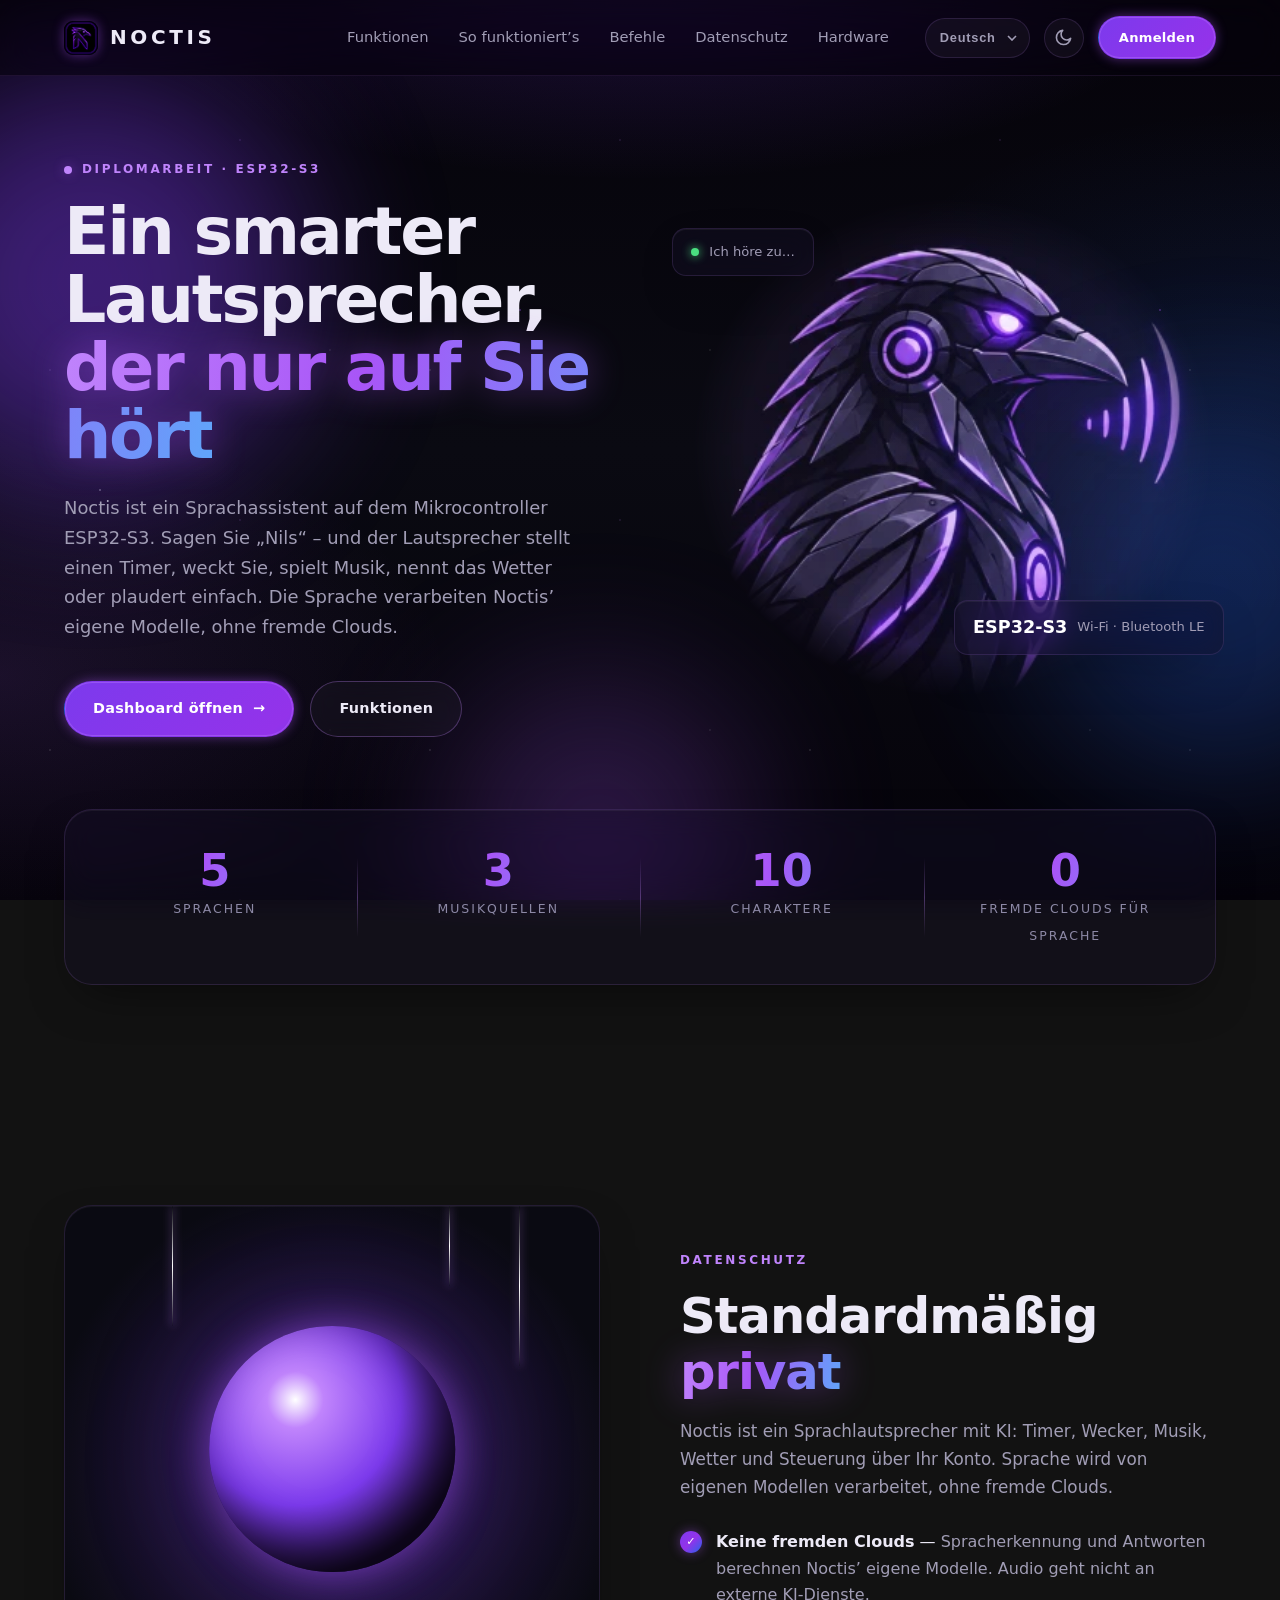
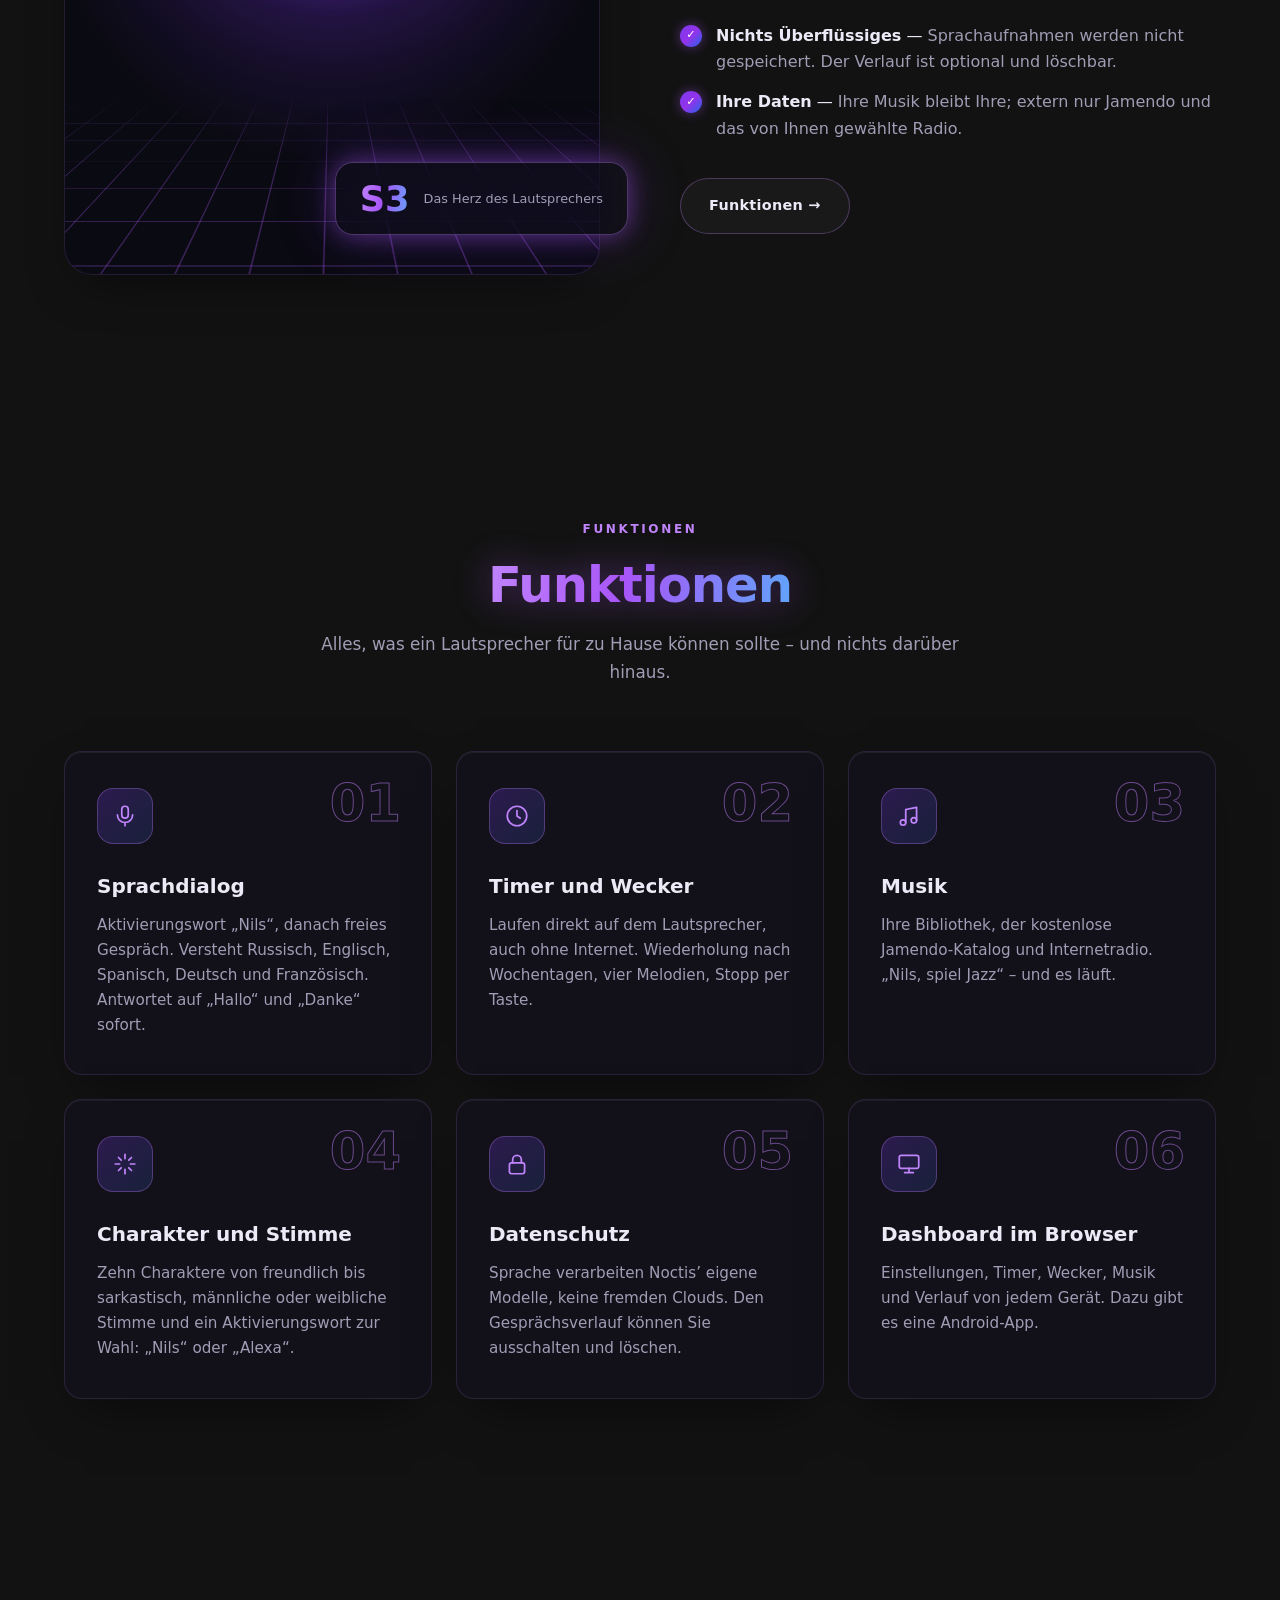
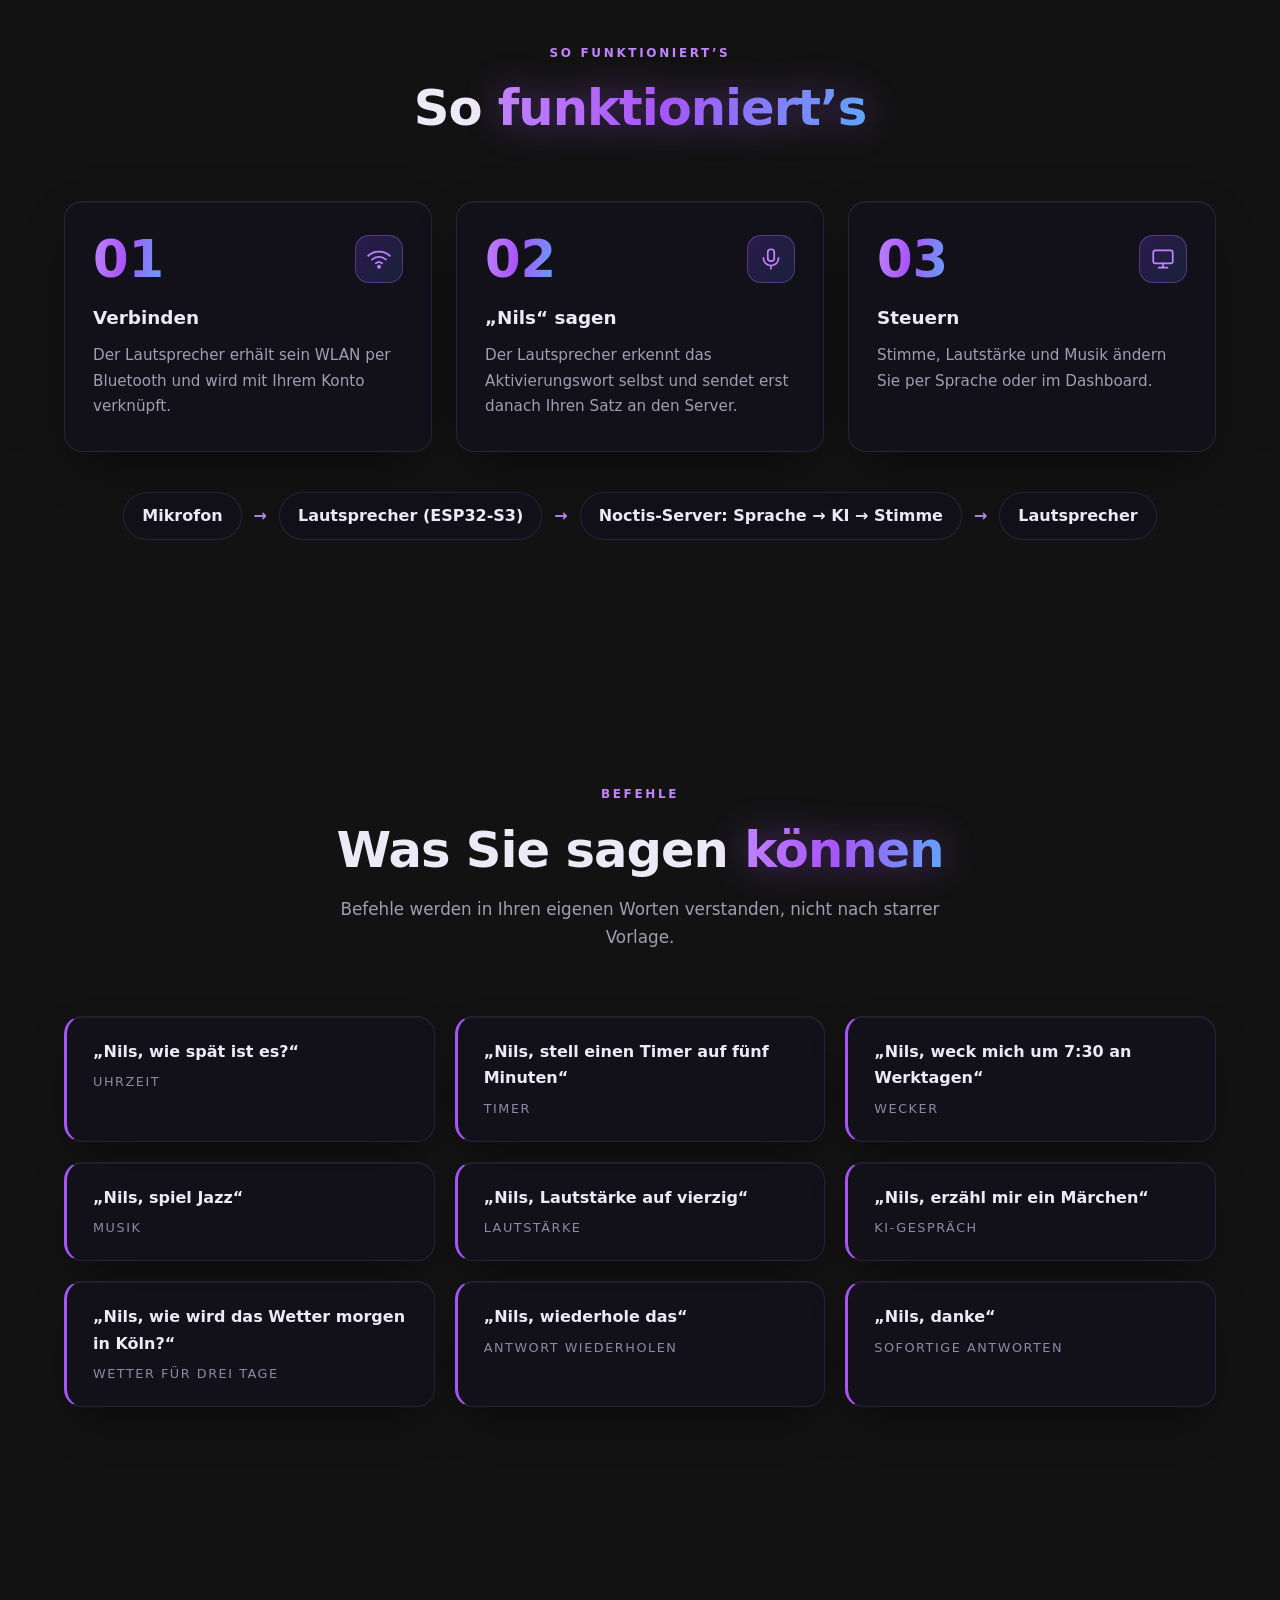
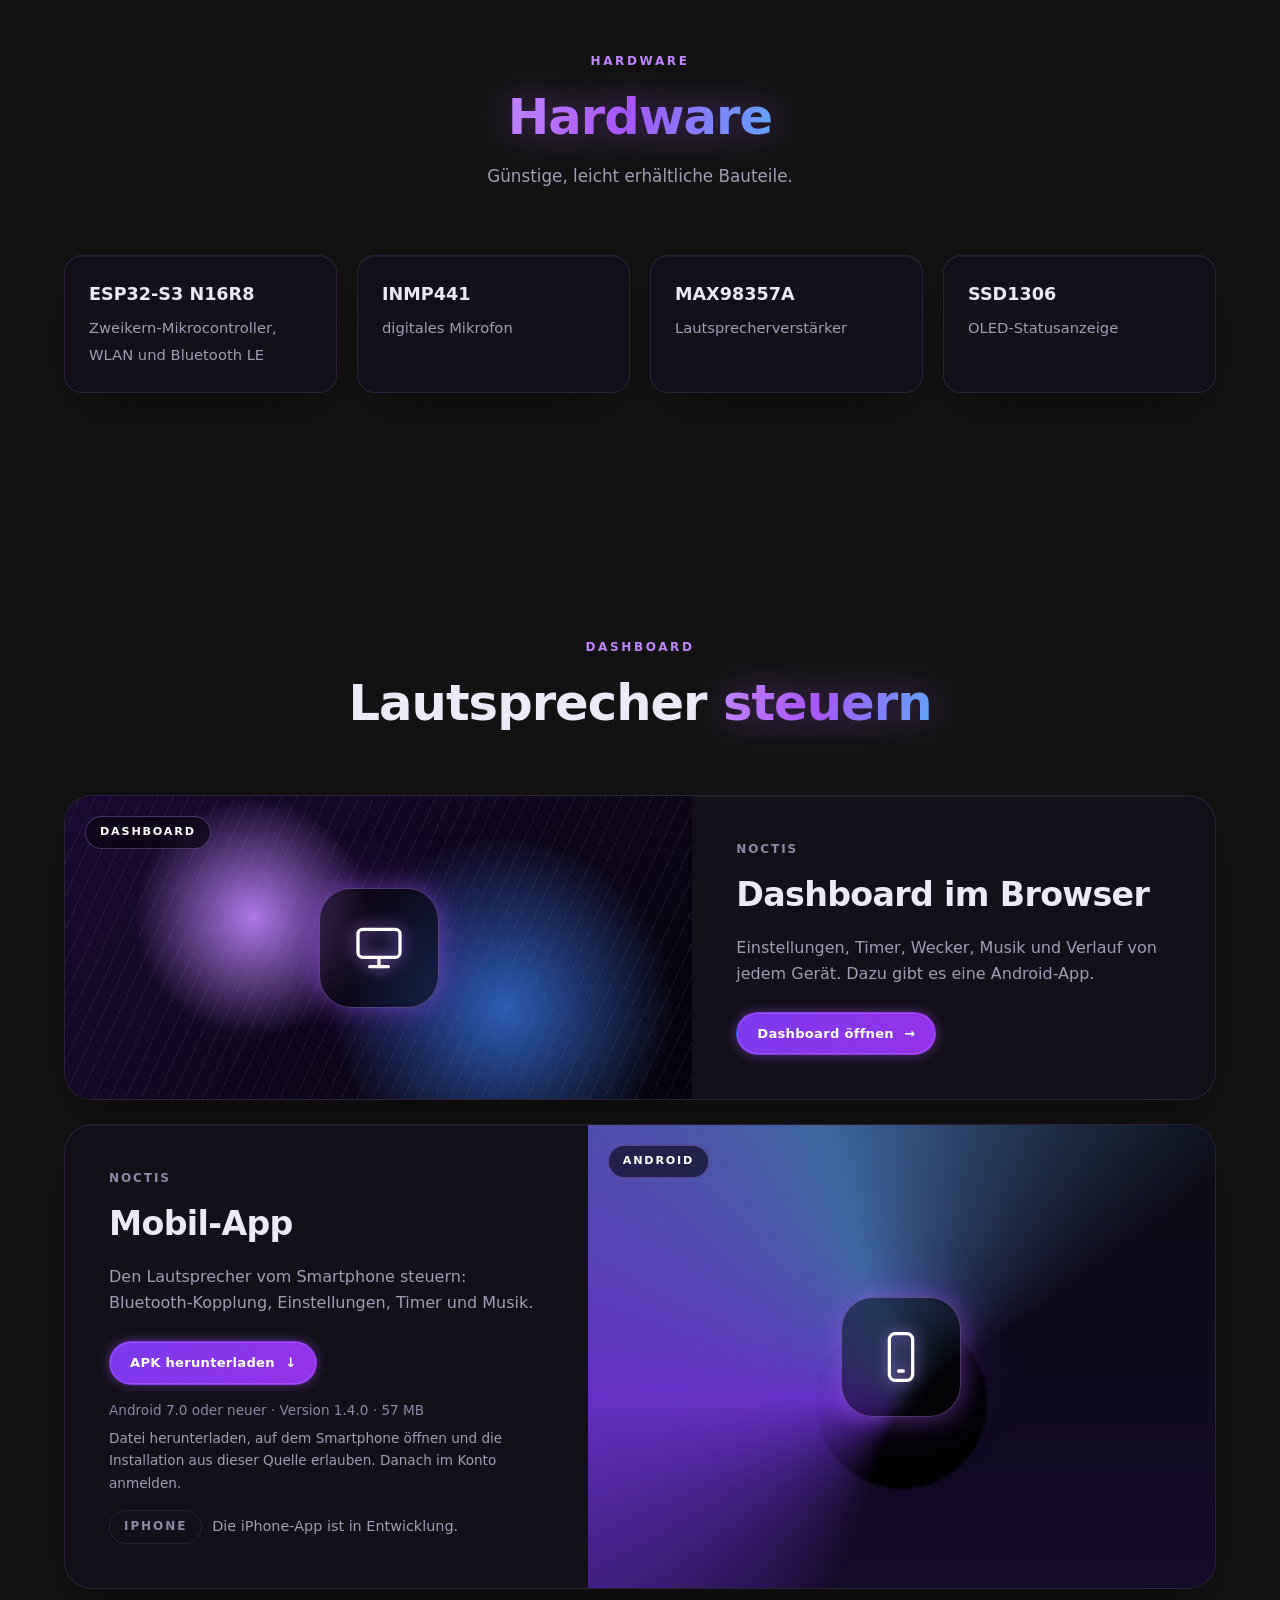
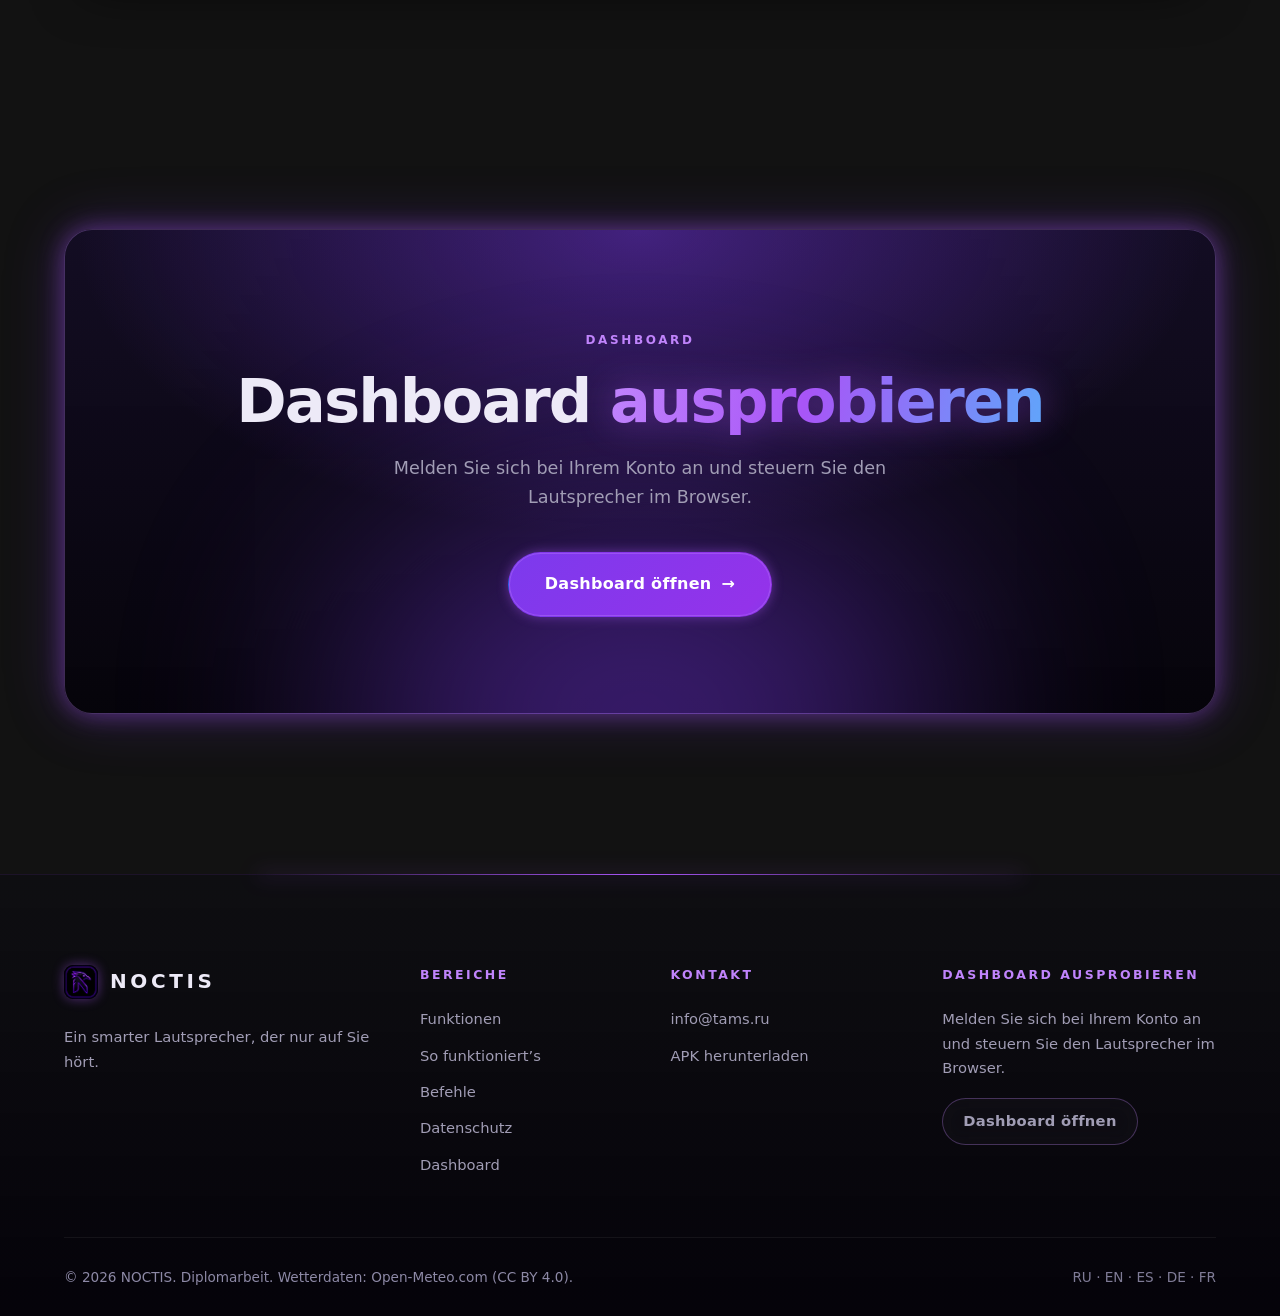
==== commit 2ebfc00b: "Faster replies, 3-day weather, smalltalk without LLM, backups/log cleanup, music and player fixes, u" ====
--- a/site/de/index.html
+++ b/site/de/index.html
@@ -4,7 +4,7 @@
   <meta charset="utf-8">
   <meta name="viewport" content="width=device-width, initial-scale=1">
   <title>Noctis — smarter Lautsprecher mit Sprach-KI</title>
-  <meta name="description" content="Noctis ist ein Sprachlautsprecher mit KI: Timer, Wecker, Musik und Steuerung über Ihr Konto. Sprache wird von eigenen Modellen verarbeitet, ohne fremde Clouds.">
+  <meta name="description" content="Noctis ist ein Sprachlautsprecher mit KI: Timer, Wecker, Musik, Wetter und Steuerung über Ihr Konto. Sprache wird von eigenen Modellen verarbeitet, ohne fremde Clouds.">
   <meta name="color-scheme" content="dark light">
   <meta name="theme-color" content="#05030A">
   <meta name="noctis-admin" content="../admin.html">
@@ -60,7 +60,7 @@
         <div class="hero__content">
           <p class="label"><span class="label__dot"></span>Diplomarbeit · ESP32-S3</p>
           <h1 class="hero__title">Ein smarter Lautsprecher, <span class="text-glow">der nur auf Sie hört</span></h1>
-          <p class="hero__sub">Noctis ist ein Sprachassistent auf dem Mikrocontroller ESP32-S3. Sagen Sie „Nils“ – und der Lautsprecher stellt einen Timer, weckt Sie, spielt Musik oder plaudert einfach. Die Sprache verarbeiten Noctis’ eigene Modelle, ohne fremde Clouds.</p>
+          <p class="hero__sub">Noctis ist ein Sprachassistent auf dem Mikrocontroller ESP32-S3. Sagen Sie „Nils“ – und der Lautsprecher stellt einen Timer, weckt Sie, spielt Musik, nennt das Wetter oder plaudert einfach. Die Sprache verarbeiten Noctis’ eigene Modelle, ohne fremde Clouds.</p>
           <div class="hero__actions">
             <a href="dashboard.html" class="btn btn--primary">Dashboard öffnen <span class="btn__arrow" aria-hidden="true">→</span></a>
             <a href="#features" class="btn btn--ghost">Funktionen</a>
@@ -100,7 +100,7 @@
         <div class="about__content">
           <p class="label">Datenschutz</p>
           <h2 class="section__title">Standardmäßig <span class="text-glow">privat</span></h2>
-          <p class="section__text">Noctis ist ein Sprachlautsprecher mit KI: Timer, Wecker, Musik und Steuerung über Ihr Konto. Sprache wird von eigenen Modellen verarbeitet, ohne fremde Clouds.</p>
+          <p class="section__text">Noctis ist ein Sprachlautsprecher mit KI: Timer, Wecker, Musik, Wetter und Steuerung über Ihr Konto. Sprache wird von eigenen Modellen verarbeitet, ohne fremde Clouds.</p>
           <ul class="checklist">
             <li><b>Keine fremden Clouds</b> — <span>Spracherkennung und Antworten berechnen Noctis’ eigene Modelle. Audio geht nicht an externe KI-Dienste.</span></li>
             <li><b>Nichts Überflüssiges</b> — <span>Sprachaufnahmen werden nicht gespeichert. Der Verlauf ist optional und löschbar.</span></li>
@@ -123,7 +123,7 @@
             <span class="card__num">01</span>
             <div class="card__icon"><svg viewBox="0 0 24 24" aria-hidden="true"><rect x="9" y="3" width="6" height="11" rx="3"/><path d="M5 11a7 7 0 0014 0M12 18v3"/></svg></div>
             <h3 class="card__title">Sprachdialog</h3>
-            <p class="card__text">Aktivierungswort „Nils“, danach freies Gespräch. Versteht Russisch, Englisch, Spanisch, Deutsch und Französisch.</p>
+            <p class="card__text">Aktivierungswort „Nils“, danach freies Gespräch. Versteht Russisch, Englisch, Spanisch, Deutsch und Französisch. Antwortet auf „Hallo“ und „Danke“ sofort.</p>
           </article>
           <article class="card glass">
             <span class="card__num">02</span>
@@ -153,7 +153,7 @@
             <span class="card__num">06</span>
             <div class="card__icon"><svg viewBox="0 0 24 24" aria-hidden="true"><rect x="3" y="4" width="18" height="12" rx="2"/><path d="M8 20h8M12 16v4"/></svg></div>
             <h3 class="card__title">Dashboard im Browser</h3>
-            <p class="card__text">Einstellungen, Timer, Wecker, Musik und Verlauf von jedem Gerät. Eine Mobil-App ist in Arbeit.</p>
+            <p class="card__text">Einstellungen, Timer, Wecker, Musik und Verlauf von jedem Gerät. Dazu gibt es eine Android-App.</p>
           </article>
         </div>
       </div>
@@ -200,6 +200,9 @@
           <blockquote class="glass">„Nils, spiel Jazz“<small>Musik</small></blockquote>
           <blockquote class="glass">„Nils, Lautstärke auf vierzig“<small>Lautstärke</small></blockquote>
           <blockquote class="glass">„Nils, erzähl mir ein Märchen“<small>KI-Gespräch</small></blockquote>
+          <blockquote class="glass">„Nils, wie wird das Wetter morgen in Köln?“<small>Wetter für drei Tage</small></blockquote>
+          <blockquote class="glass">„Nils, wiederhole das“<small>Antwort wiederholen</small></blockquote>
+          <blockquote class="glass">„Nils, danke“<small>sofortige Antworten</small></blockquote>
         </div>
       </div>
     </section>
@@ -235,7 +238,7 @@
             <div class="work__body">
               <p class="label label--muted">NOCTIS</p>
               <h3 class="work__title">Dashboard im Browser</h3>
-              <p class="work__text">Einstellungen, Timer, Wecker, Musik und Verlauf von jedem Gerät. Eine Mobil-App ist in Arbeit.</p>
+              <p class="work__text">Einstellungen, Timer, Wecker, Musik und Verlauf von jedem Gerät. Dazu gibt es eine Android-App.</p>
               <a href="dashboard.html" class="btn btn--primary btn--sm work__btn">Dashboard öffnen <span class="btn__arrow" aria-hidden="true">→</span></a>
             </div>
           </article>
@@ -249,7 +252,7 @@
               <h3 class="work__title">Mobil-App</h3>
               <p class="work__text">Den Lautsprecher vom Smartphone steuern: Bluetooth-Kopplung, Einstellungen, Timer und Musik.</p>
               <a href="../downloads/Noctis-1.4.0.apk" class="btn btn--primary btn--sm work__btn" download>APK herunterladen <span class="btn__arrow" aria-hidden="true">↓</span></a>
-              <p class="work__meta">Android 7.0 oder neuer · Version 1.4.0 · 58 MB</p>
+              <p class="work__meta">Android 7.0 oder neuer · Version 1.4.0 · 57 MB</p>
               <p class="work__meta">Datei herunterladen, auf dem Smartphone öffnen und die Installation aus dieser Quelle erlauben. Danach im Konto anmelden.</p>
               <p class="work__ios"><span class="badge-soon">iPhone</span> Die iPhone-App ist in Entwicklung.</p>
             </div>
